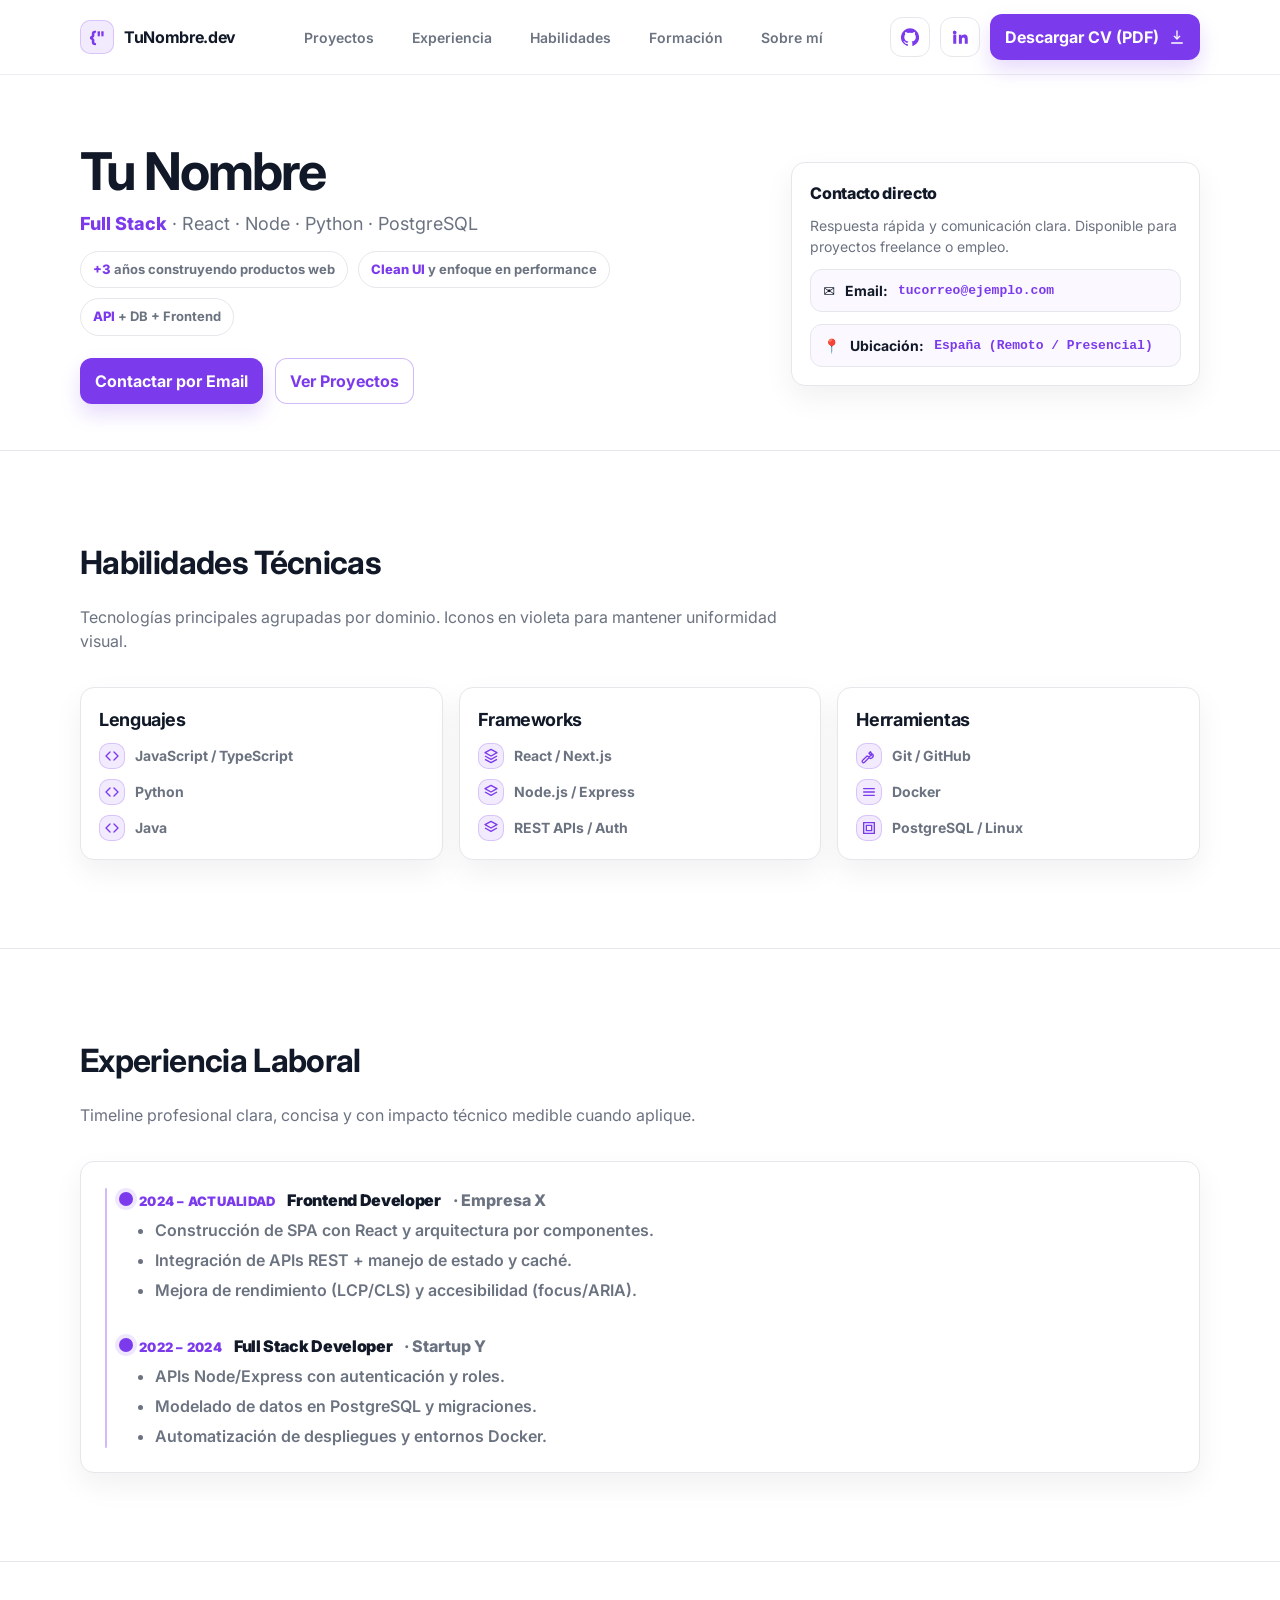
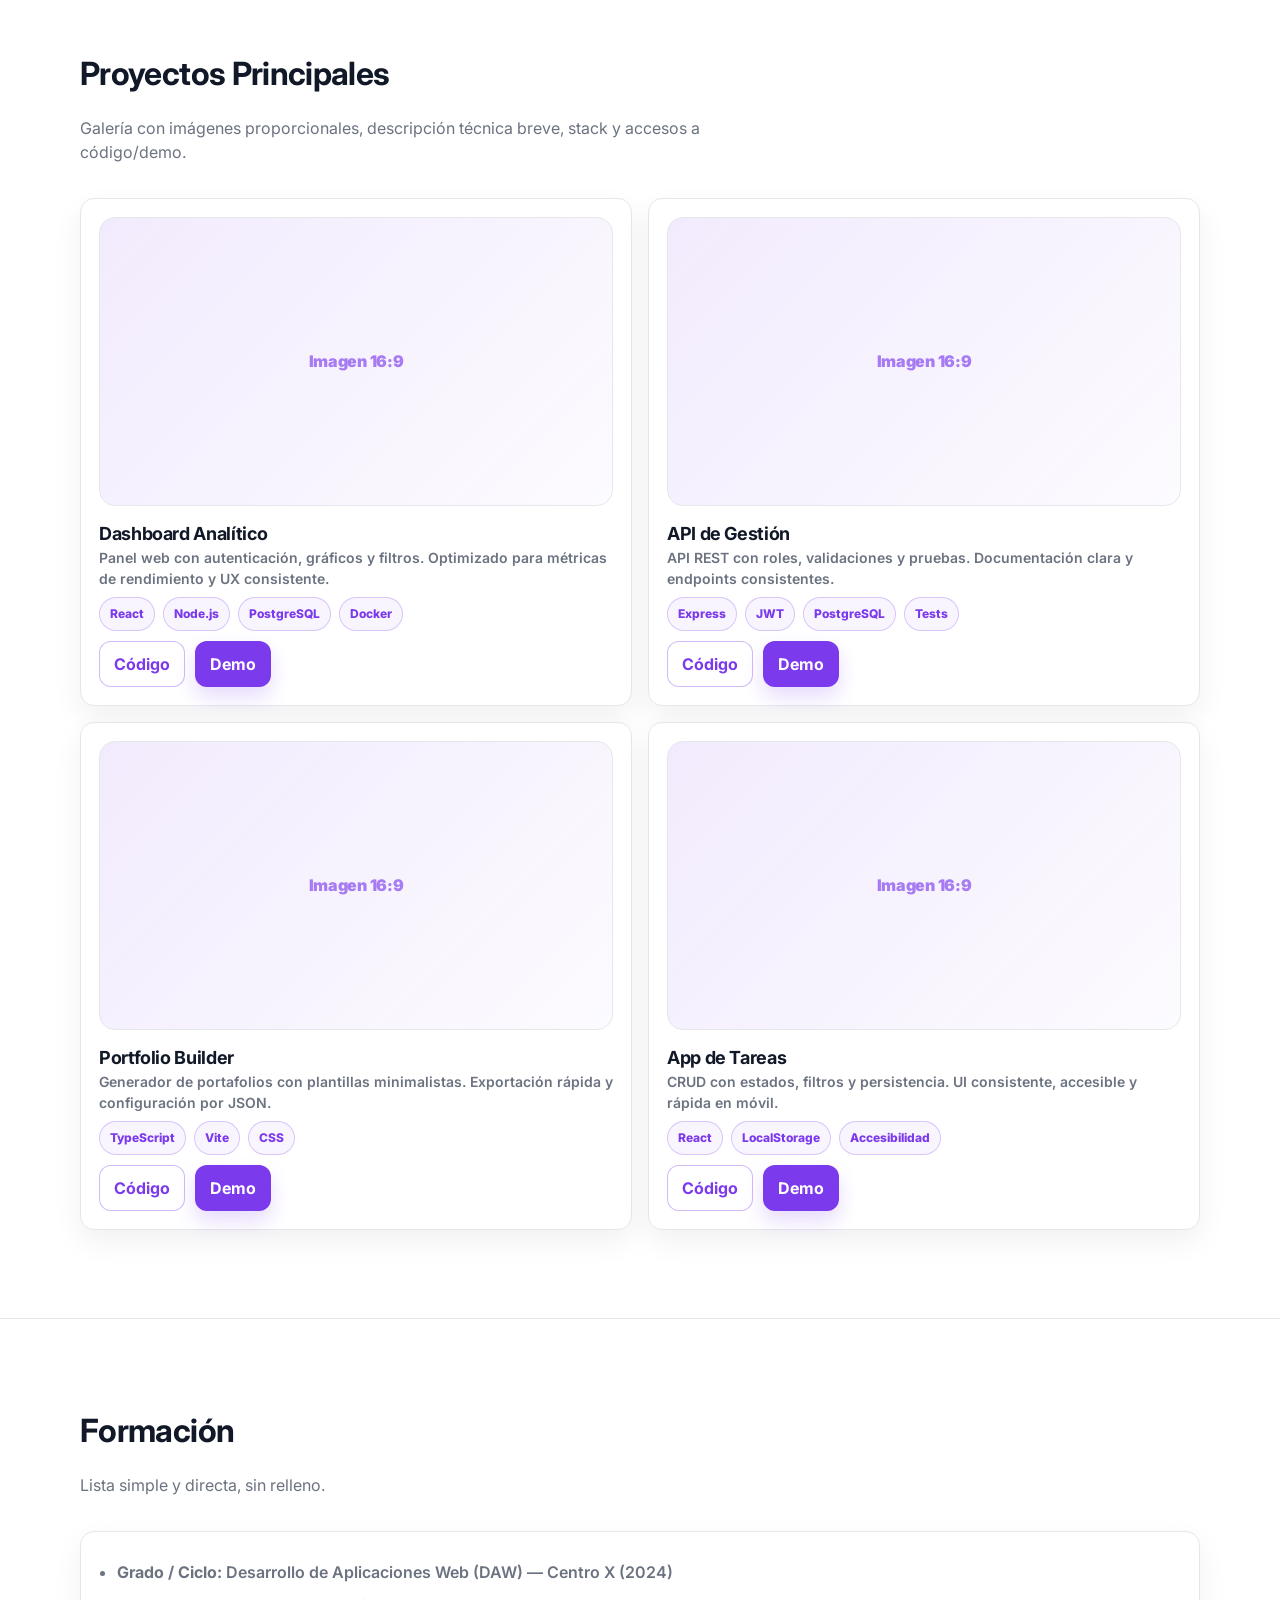
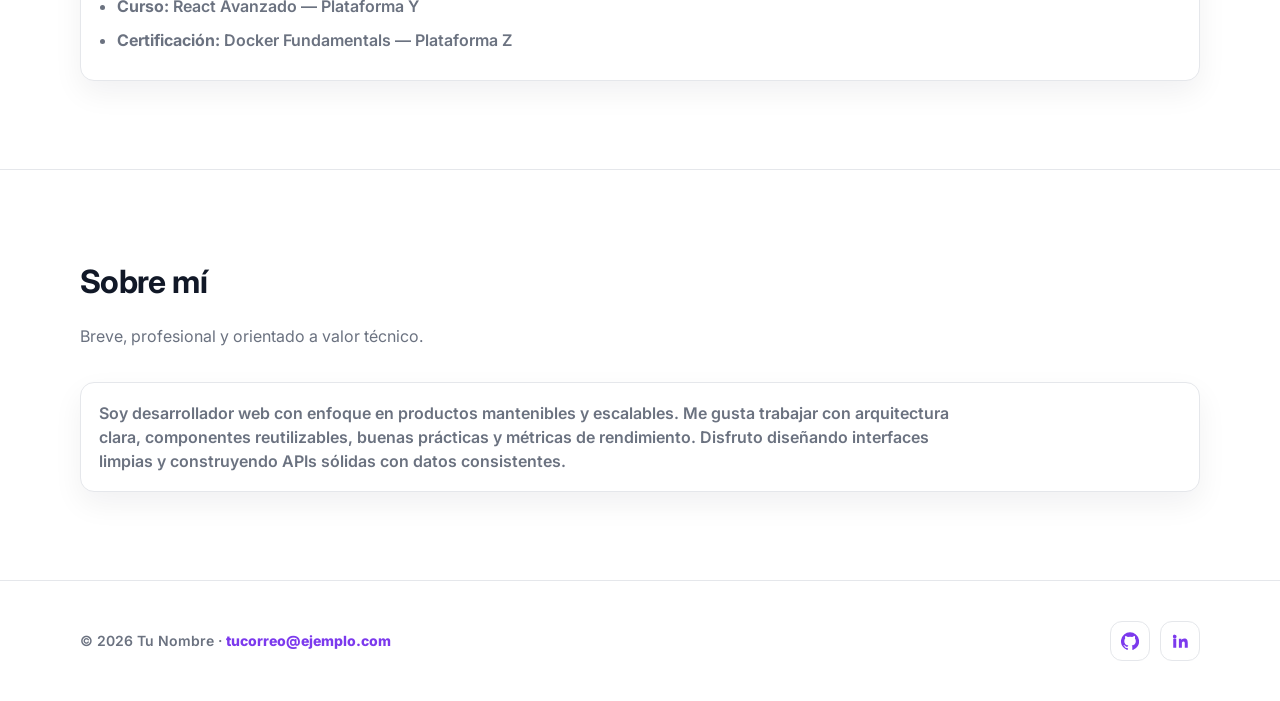
==== index.html @ 69a76676 "first commit" ====
<!doctype html>
<html lang="es">
<head>
  <meta charset="utf-8" />
  <meta name="viewport" content="width=device-width,initial-scale=1" />
  <meta name="description" content="Portafolio de programador - UI/UX moderno, minimalista y limpio." />
  <title>Portafolio | Daniel Muñoz Martínez</title>

  <!-- Tipografía (opcional). Si prefieres 0 dependencias, elimina este link -->
  <link rel="preconnect" href="https://fonts.googleapis.com">
  <link rel="preconnect" href="https://fonts.gstatic.com" crossorigin>
  <link href="https://fonts.googleapis.com/css2?family=Inter:wght@400;600;700&display=swap" rel="stylesheet">
  <link rel="stylesheet" href="./styles.css">
</head>
<body>
  <!-- HEADER -->
  <header>
    <div class="container">
      <div class="nav">
        <a class="brand" href="#top" aria-label="Ir al inicio">
          <span class="brand-badge">{"</span>
          <span>TuNombre.dev</span>
        </a>

        <nav class="nav-links" aria-label="Navegación principal">
          <a href="#proyectos">Proyectos</a>
          <a href="#experiencia">Experiencia</a>
          <a href="#habilidades">Habilidades</a>
          <a href="#formacion">Formación</a>
          <a href="#sobre-mi">Sobre mí</a>
        </nav>

        <div class="nav-right">
          <!-- LinkedIn / GitHub visibles -->
          <a class="icon-btn" href="https://github.com/tuusuario" target="_blank" rel="noreferrer" aria-label="GitHub">
            <!-- GitHub icon -->
            <svg width="18" height="18" viewBox="0 0 24 24" fill="currentColor" aria-hidden="true">
              <path d="M12 .5a12 12 0 00-3.79 23.4c.6.12.82-.26.82-.58v-2.03c-3.34.73-4.04-1.61-4.04-1.61-.55-1.4-1.34-1.77-1.34-1.77-1.1-.75.08-.73.08-.73 1.22.09 1.86 1.25 1.86 1.25 1.08 1.85 2.84 1.32 3.53 1.01.11-.79.42-1.32.76-1.63-2.66-.3-5.46-1.33-5.46-5.93 0-1.31.47-2.38 1.24-3.22-.12-.3-.54-1.52.12-3.17 0 0 1.01-.32 3.3 1.23a11.5 11.5 0 016 0c2.29-1.55 3.3-1.23 3.3-1.23.66 1.65.24 2.87.12 3.17.77.84 1.24 1.91 1.24 3.22 0 4.61-2.8 5.62-5.47 5.92.43.37.82 1.1.82 2.22v3.29c0 .32.22.7.83.58A12 12 0 0012 .5z"/>
            </svg>
          </a>

          <a class="icon-btn" href="https://www.linkedin.com/in/tuusuario" target="_blank" rel="noreferrer" aria-label="LinkedIn">
            <!-- LinkedIn icon -->
            <svg width="18" height="18" viewBox="0 0 24 24" fill="currentColor" aria-hidden="true">
              <path d="M4.98 3.5a2.5 2.5 0 11-.02 5 2.5 2.5 0 01.02-5zM3 9h4v12H3V9zm7 0h3.8v1.64h.05c.53-1 1.82-2.06 3.75-2.06 4.01 0 4.75 2.64 4.75 6.07V21h-4v-5.34c0-1.27-.02-2.91-1.78-2.91-1.78 0-2.05 1.39-2.05 2.82V21h-4V9z"/>
            </svg>
          </a>

          <!-- CV destacado -->
          <a class="btn btn-primary" href="./CV.pdf" download>
            Descargar CV (PDF)
            <svg width="16" height="16" viewBox="0 0 24 24" fill="none" aria-hidden="true">
              <path d="M12 3v10" stroke="white" stroke-width="2" stroke-linecap="round"/>
              <path d="M8 11l4 4 4-4" stroke="white" stroke-width="2" stroke-linecap="round" stroke-linejoin="round"/>
              <path d="M4 21h16" stroke="white" stroke-width="2" stroke-linecap="round"/>
            </svg>
          </a>

          <button class="btn btn-ghost menu-toggle" id="menuToggle" aria-expanded="false" aria-controls="mobileMenu">
            Menú
          </button>
        </div>
      </div>

      <nav id="mobileMenu" class="mobile-menu" aria-label="Navegación móvil" hidden>
        <a href="#proyectos">Proyectos</a>
        <a href="#experiencia">Experiencia</a>
        <a href="#habilidades">Habilidades</a>
        <a href="#formacion">Formación</a>
        <a href="#sobre-mi">Sobre mí</a>
      </nav>
    </div>
  </header>

  <!-- HERO -->
  <main id="top">
    <section class="hero">
      <div class="container">
        <div class="hero-grid">
          <div>
            <h1>Tu Nombre</h1>
            <p class="stack"><strong style="color:var(--violet); font-weight:800;">Full Stack</strong> · React · Node · Python · PostgreSQL</p>

            <div class="pill-row" aria-label="Resumen rápido">
              <span class="pill"><strong>+3</strong> años construyendo productos web</span>
              <span class="pill"><strong>Clean UI</strong> y enfoque en performance</span>
              <span class="pill"><strong>API</strong> + DB + Frontend</span>
            </div>

            <div class="hero-actions">
              <a class="btn btn-primary" href="mailto:tucorreo@ejemplo.com">Contactar por Email</a>
              <a class="btn btn-outline" href="#proyectos">Ver Proyectos</a>
            </div>
          </div>

          <aside class="hero-card">
            <p class="mini-title">Contacto directo</p>
            <p class="mini-text">Respuesta rápida y comunicación clara. Disponible para proyectos freelance o empleo.</p>
            <div class="contact-line" title="Email">
              <span aria-hidden="true">✉️</span>
              <span>Email:</span>
              <code>tucorreo@ejemplo.com</code>
            </div>

            <div style="height:12px"></div>

            <div class="contact-line" title="Ubicación">
              <span aria-hidden="true">📍</span>
              <span>Ubicación:</span>
              <code>España (Remoto / Presencial)</code>
            </div>
          </aside>
        </div>
      </div>
    </section>

    <hr class="divider" />

    <!-- HABILIDADES -->
    <section id="habilidades">
      <div class="container">
        <h2 class="section-title">Habilidades Técnicas</h2>
        <p class="section-subtitle">Tecnologías principales agrupadas por dominio. Iconos en violeta para mantener uniformidad visual.</p>

        <div class="grid-3">
          <div class="card">
            <h3>Lenguajes</h3>
            <ul class="skill-list">
              <li class="skill-item">
                <span class="skill-icon" aria-hidden="true">
                  <!-- code icon -->
                  <svg width="16" height="16" viewBox="0 0 24 24" fill="none">
                    <path d="M9 18l-6-6 6-6" stroke="currentColor" stroke-width="2" stroke-linecap="round" stroke-linejoin="round"/>
                    <path d="M15 6l6 6-6 6" stroke="currentColor" stroke-width="2" stroke-linecap="round" stroke-linejoin="round"/>
                  </svg>
                </span>
                JavaScript / TypeScript
              </li>
              <li class="skill-item">
                <span class="skill-icon" aria-hidden="true">
                  <svg width="16" height="16" viewBox="0 0 24 24" fill="none">
                    <path d="M9 18l-6-6 6-6" stroke="currentColor" stroke-width="2" stroke-linecap="round" stroke-linejoin="round"/>
                    <path d="M15 6l6 6-6 6" stroke="currentColor" stroke-width="2" stroke-linecap="round" stroke-linejoin="round"/>
                  </svg>
                </span>
                Python
              </li>
              <li class="skill-item">
                <span class="skill-icon" aria-hidden="true">
                  <svg width="16" height="16" viewBox="0 0 24 24" fill="none">
                    <path d="M9 18l-6-6 6-6" stroke="currentColor" stroke-width="2" stroke-linecap="round" stroke-linejoin="round"/>
                    <path d="M15 6l6 6-6 6" stroke="currentColor" stroke-width="2" stroke-linecap="round" stroke-linejoin="round"/>
                  </svg>
                </span>
                Java
              </li>
            </ul>
          </div>

          <div class="card">
            <h3>Frameworks</h3>
            <ul class="skill-list">
              <li class="skill-item">
                <span class="skill-icon" aria-hidden="true">
                  <!-- layers icon -->
                  <svg width="16" height="16" viewBox="0 0 24 24" fill="none">
                    <path d="M12 2l9 5-9 5-9-5 9-5z" stroke="currentColor" stroke-width="2" stroke-linejoin="round"/>
                    <path d="M21 12l-9 5-9-5" stroke="currentColor" stroke-width="2" stroke-linejoin="round"/>
                    <path d="M21 17l-9 5-9-5" stroke="currentColor" stroke-width="2" stroke-linejoin="round"/>
                  </svg>
                </span>
                React / Next.js
              </li>
              <li class="skill-item">
                <span class="skill-icon" aria-hidden="true">
                  <svg width="16" height="16" viewBox="0 0 24 24" fill="none">
                    <path d="M12 2l9 5-9 5-9-5 9-5z" stroke="currentColor" stroke-width="2" stroke-linejoin="round"/>
                    <path d="M21 12l-9 5-9-5" stroke="currentColor" stroke-width="2" stroke-linejoin="round"/>
                  </svg>
                </span>
                Node.js / Express
              </li>
              <li class="skill-item">
                <span class="skill-icon" aria-hidden="true">
                  <svg width="16" height="16" viewBox="0 0 24 24" fill="none">
                    <path d="M12 2l9 5-9 5-9-5 9-5z" stroke="currentColor" stroke-width="2" stroke-linejoin="round"/>
                    <path d="M21 12l-9 5-9-5" stroke="currentColor" stroke-width="2" stroke-linejoin="round"/>
                  </svg>
                </span>
                REST APIs / Auth
              </li>
            </ul>
          </div>

          <div class="card">
            <h3>Herramientas</h3>
            <ul class="skill-list">
              <li class="skill-item">
                <span class="skill-icon" aria-hidden="true">
                  <!-- tool icon -->
                  <svg width="16" height="16" viewBox="0 0 24 24" fill="none">
                    <path d="M14.7 6.3a4 4 0 01-5.6 5.6l-6.6 6.6a2 2 0 102.8 2.8l6.6-6.6a4 4 0 005.6-5.6l-2.2 2.2-3.4-3.4 2.2-2.2z" stroke="currentColor" stroke-width="2" stroke-linejoin="round"/>
                  </svg>
                </span>
                Git / GitHub
              </li>
              <li class="skill-item">
                <span class="skill-icon" aria-hidden="true">
                  <svg width="16" height="16" viewBox="0 0 24 24" fill="none">
                    <path d="M4 7h16M4 12h16M4 17h16" stroke="currentColor" stroke-width="2" stroke-linecap="round"/>
                  </svg>
                </span>
                Docker
              </li>
              <li class="skill-item">
                <span class="skill-icon" aria-hidden="true">
                  <svg width="16" height="16" viewBox="0 0 24 24" fill="none">
                    <path d="M4 4h16v16H4V4z" stroke="currentColor" stroke-width="2"/>
                    <path d="M8 8h8v8H8V8z" stroke="currentColor" stroke-width="2"/>
                  </svg>
                </span>
                PostgreSQL / Linux
              </li>
            </ul>
          </div>
        </div>
      </div>
    </section>

    <hr class="divider" />

    <!-- EXPERIENCIA -->
    <section id="experiencia">
      <div class="container">
        <h2 class="section-title">Experiencia Laboral</h2>
        <p class="section-subtitle">Timeline profesional clara, concisa y con impacto técnico medible cuando aplique.</p>

        <div class="card">
          <div class="timeline" aria-label="Timeline de experiencia">
            <article class="t-item">
              <div class="t-top">
                <span class="t-date">2024 – Actualidad</span>
                <span class="t-role">Frontend Developer</span>
                <span class="t-company">· Empresa X</span>
              </div>
              <ul class="t-bullets">
                <li>Construcción de SPA con React y arquitectura por componentes.</li>
                <li>Integración de APIs REST + manejo de estado y caché.</li>
                <li>Mejora de rendimiento (LCP/CLS) y accesibilidad (focus/ARIA).</li>
              </ul>
            </article>

            <article class="t-item">
              <div class="t-top">
                <span class="t-date">2022 – 2024</span>
                <span class="t-role">Full Stack Developer</span>
                <span class="t-company">· Startup Y</span>
              </div>
              <ul class="t-bullets">
                <li>APIs Node/Express con autenticación y roles.</li>
                <li>Modelado de datos en PostgreSQL y migraciones.</li>
                <li>Automatización de despliegues y entornos Docker.</li>
              </ul>
            </article>
          </div>
        </div>
      </div>
    </section>

    <hr class="divider" />

    <!-- PROYECTOS -->
    <section id="proyectos">
      <div class="container">
        <h2 class="section-title">Proyectos Principales</h2>
        <p class="section-subtitle">Galería con imágenes proporcionales, descripción técnica breve, stack y accesos a código/demo.</p>

        <div class="projects-grid">
          <!-- Proyecto 1 -->
          <article class="card project">
            <div class="project-media" role="img" aria-label="Vista previa del proyecto 1">
              Imagen 16:9
            </div>
            <div>
              <h3>Dashboard Analítico</h3>
              <p>Panel web con autenticación, gráficos y filtros. Optimizado para métricas de rendimiento y UX consistente.</p>
              <div class="tech-row" aria-label="Tecnologías usadas">
                <span class="chip">React</span>
                <span class="chip">Node.js</span>
                <span class="chip">PostgreSQL</span>
                <span class="chip">Docker</span>
              </div>
              <div class="project-actions">
                <a class="btn btn-outline" href="https://github.com/tuusuario/proyecto1" target="_blank" rel="noreferrer">Código</a>
                <a class="btn btn-primary" href="https://tudemo.com/proyecto1" target="_blank" rel="noreferrer">Demo</a>
              </div>
            </div>
          </article>

          <!-- Proyecto 2 -->
          <article class="card project">
            <div class="project-media" role="img" aria-label="Vista previa del proyecto 2">
              Imagen 16:9
            </div>
            <div>
              <h3>API de Gestión</h3>
              <p>API REST con roles, validaciones y pruebas. Documentación clara y endpoints consistentes.</p>
              <div class="tech-row">
                <span class="chip">Express</span>
                <span class="chip">JWT</span>
                <span class="chip">PostgreSQL</span>
                <span class="chip">Tests</span>
              </div>
              <div class="project-actions">
                <a class="btn btn-outline" href="https://github.com/tuusuario/proyecto2" target="_blank" rel="noreferrer">Código</a>
                <a class="btn btn-primary" href="https://tudemo.com/proyecto2" target="_blank" rel="noreferrer">Demo</a>
              </div>
            </div>
          </article>

          <!-- Proyecto 3 -->
          <article class="card project">
            <div class="project-media" role="img" aria-label="Vista previa del proyecto 3">
              Imagen 16:9
            </div>
            <div>
              <h3>Portfolio Builder</h3>
              <p>Generador de portafolios con plantillas minimalistas. Exportación rápida y configuración por JSON.</p>
              <div class="tech-row">
                <span class="chip">TypeScript</span>
                <span class="chip">Vite</span>
                <span class="chip">CSS</span>
              </div>
              <div class="project-actions">
                <a class="btn btn-outline" href="https://github.com/tuusuario/proyecto3" target="_blank" rel="noreferrer">Código</a>
                <a class="btn btn-primary" href="https://tudemo.com/proyecto3" target="_blank" rel="noreferrer">Demo</a>
              </div>
            </div>
          </article>

          <!-- Proyecto 4 -->
          <article class="card project">
            <div class="project-media" role="img" aria-label="Vista previa del proyecto 4">
              Imagen 16:9
            </div>
            <div>
              <h3>App de Tareas</h3>
              <p>CRUD con estados, filtros y persistencia. UI consistente, accesible y rápida en móvil.</p>
              <div class="tech-row">
                <span class="chip">React</span>
                <span class="chip">LocalStorage</span>
                <span class="chip">Accesibilidad</span>
              </div>
              <div class="project-actions">
                <a class="btn btn-outline" href="https://github.com/tuusuario/proyecto4" target="_blank" rel="noreferrer">Código</a>
                <a class="btn btn-primary" href="https://tudemo.com/proyecto4" target="_blank" rel="noreferrer">Demo</a>
              </div>
            </div>
          </article>
        </div>
      </div>
    </section>

    <hr class="divider" />

    <!-- FORMACIÓN -->
    <section id="formacion">
      <div class="container">
        <h2 class="section-title">Formación</h2>
        <p class="section-subtitle">Lista simple y directa, sin relleno.</p>

        <div class="card">
          <ul class="list">
            <li><strong>Grado / Ciclo:</strong> Desarrollo de Aplicaciones Web (DAW) — Centro X (2024)</li>
            <li><strong>Curso:</strong> React Avanzado — Plataforma Y</li>
            <li><strong>Certificación:</strong> Docker Fundamentals — Plataforma Z</li>
          </ul>
        </div>
      </div>
    </section>

    <hr class="divider" />

    <!-- SOBRE MI -->
    <section id="sobre-mi">
      <div class="container">
        <h2 class="section-title">Sobre mí</h2>
        <p class="section-subtitle">Breve, profesional y orientado a valor técnico.</p>

        <div class="card">
          <p class="about">
            Soy desarrollador web con enfoque en productos mantenibles y escalables. Me gusta trabajar con arquitectura clara,
            componentes reutilizables, buenas prácticas y métricas de rendimiento. Disfruto diseñando interfaces limpias y
            construyendo APIs sólidas con datos consistentes.
          </p>
        </div>
      </div>
    </section>
  </main>

  <!-- FOOTER -->
  <footer>
    <div class="container">
      <div class="footer-row">
        <div class="footer-left">
          © <span id="year"></span> Tu Nombre · <a href="mailto:tucorreo@ejemplo.com" style="color:var(--violet); font-weight:800;">tucorreo@ejemplo.com</a>
        </div>
        <div class="footer-right">
          <a class="icon-btn" href="https://github.com/tuusuario" target="_blank" rel="noreferrer" aria-label="GitHub">
            <svg width="18" height="18" viewBox="0 0 24 24" fill="currentColor" aria-hidden="true">
              <path d="M12 .5a12 12 0 00-3.79 23.4c.6.12.82-.26.82-.58v-2.03c-3.34.73-4.04-1.61-4.04-1.61-.55-1.4-1.34-1.77-1.34-1.77-1.1-.75.08-.73.08-.73 1.22.09 1.86 1.25 1.86 1.25 1.08 1.85 2.84 1.32 3.53 1.01.11-.79.42-1.32.76-1.63-2.66-.3-5.46-1.33-5.46-5.93 0-1.31.47-2.38 1.24-3.22-.12-.3-.54-1.52.12-3.17 0 0 1.01-.32 3.3 1.23a11.5 11.5 0 016 0c2.29-1.55 3.3-1.23 3.3-1.23.66 1.65.24 2.87.12 3.17.77.84 1.24 1.91 1.24 3.22 0 4.61-2.8 5.62-5.47 5.92.43.37.82 1.1.82 2.22v3.29c0 .32.22.7.83.58A12 12 0 0012 .5z"/>
            </svg>
          </a>
          <a class="icon-btn" href="https://www.linkedin.com/in/tuusuario" target="_blank" rel="noreferrer" aria-label="LinkedIn">
            <svg width="18" height="18" viewBox="0 0 24 24" fill="currentColor" aria-hidden="true">
              <path d="M4.98 3.5a2.5 2.5 0 11-.02 5 2.5 2.5 0 01.02-5zM3 9h4v12H3V9zm7 0h3.8v1.64h.05c.53-1 1.82-2.06 3.75-2.06 4.01 0 4.75 2.64 4.75 6.07V21h-4v-5.34c0-1.27-.02-2.91-1.78-2.91-1.78 0-2.05 1.39-2.05 2.82V21h-4V9z"/>
            </svg>
          </a>
        </div>
      </div>
    </div>
  </footer>
    <script src="./script.js"></script>
</body>
</html>
---- styles.css ----
:root{
      --bg: #ffffff;
      --text: #111827;
      --muted: #6b7280;
      --border: #e5e7eb;
      --violet: #7c3aed;
      --violet-2: #6d28d9;
      --radius: 14px;
      --shadow: 0 12px 30px rgba(17,24,39,.06);
      --container: 1120px;
    }

    * { box-sizing: border-box; }
    html { scroll-behavior: smooth; }
    body {
      margin: 0;
      font-family: Inter, system-ui, -apple-system, Segoe UI, Roboto, Ubuntu, Cantarell, Noto Sans, Arial, sans-serif;
      background: var(--bg);
      color: var(--text);
      line-height: 1.5;
    }

    a { color: inherit; text-decoration: none; }
    img { max-width: 100%; display: block; }
    button { font: inherit; }

    /* Layout */
    .container{
      width: min(var(--container), calc(100% - 32px));
      margin: 0 auto;
    }
    section { padding: 88px 0; }
    .section-title{
      font-size: 32px;
      letter-spacing: -0.02em;
      margin: 0 0 18px;
    }
    .section-subtitle{
      color: var(--muted);
      margin: 0 0 34px;
      max-width: 72ch;
    }
    .divider{
      height: 1px;
      background: var(--border);
      margin: 0;
      border: 0;
    }

    /* Header */
    header{
      position: sticky;
      top: 0;
      z-index: 30;
      background: rgba(255,255,255,.86);
      backdrop-filter: blur(10px);
      border-bottom: 1px solid rgba(229,231,235,.7);
    }
    .nav{
      display: flex;
      align-items: center;
      justify-content: space-between;
      padding: 14px 0;
      gap: 14px;
    }
    .brand{
      display:flex;
      align-items:center;
      gap: 10px;
      font-weight: 700;
      letter-spacing: -0.02em;
    }
    .brand-badge{
      width: 34px;
      height: 34px;
      border-radius: 10px;
      background: rgba(124,58,237,.10);
      border: 1px solid rgba(124,58,237,.22);
      display:grid;
      place-items:center;
      color: var(--violet);
      font-weight: 800;
    }

    .nav-links{
      display: flex;
      align-items: center;
      gap: 18px;
    }
    .nav-links a{
      color: var(--muted);
      font-weight: 600;
      font-size: 14px;
      padding: 8px 10px;
      border-radius: 10px;
    }
    .nav-links a:hover{ color: var(--text); background: rgba(17,24,39,.04); }

    .nav-right{
      display:flex;
      align-items:center;
      gap: 10px;
    }

    .icon-btn{
      width: 40px;
      height: 40px;
      border-radius: 12px;
      border: 1px solid var(--border);
      background: #fff;
      display:grid;
      place-items:center;
      color: var(--violet);
      cursor: pointer;
    }
    .icon-btn:hover{ border-color: rgba(124,58,237,.35); background: rgba(124,58,237,.04); }

    .btn{
      display:inline-flex;
      align-items:center;
      justify-content:center;
      gap: 10px;
      padding: 10px 14px;
      border-radius: 12px;
      border: 1px solid var(--border);
      font-weight: 700;
      cursor: pointer;
      transition: transform .12s ease, background .12s ease, border-color .12s ease;
      user-select: none;
      white-space: nowrap;
    }
    .btn:active{ transform: translateY(1px); }

    .btn-primary{
      background: var(--violet);
      color: #fff;
      border-color: rgba(124,58,237,.35);
      box-shadow: 0 10px 20px rgba(124,58,237,.18);
    }
    .btn-primary:hover{ background: var(--violet-2); }

    .btn-outline{
      background: #fff;
      color: var(--violet);
      border-color: rgba(124,58,237,.35);
    }
    .btn-outline:hover{ background: rgba(124,58,237,.06); }

    .btn-ghost{
      background: #fff;
      color: var(--text);
    }
    .btn-ghost:hover{ background: rgba(17,24,39,.04); }

    .menu-toggle{
      display:none;
    }

    /* Mobile menu */
    .mobile-menu{
      display:none;
      padding: 0 0 14px;
    }
    .mobile-menu a{
      display:block;
      padding: 12px 10px;
      border-radius: 12px;
      color: var(--muted);
      font-weight: 700;
    }
    .mobile-menu a:hover{ background: rgba(17,24,39,.04); color: var(--text); }

    /* Hero */
    .hero{
      padding: 70px 0 46px;
    }
    .hero-grid{
      display:grid;
      grid-template-columns: 1.25fr .75fr;
      gap: 30px;
      align-items: center;
    }
    .hero h1{
      margin: 0 0 10px;
      font-size: 52px;
      line-height: 1.05;
      letter-spacing: -0.035em;
    }
    .hero .stack{
      margin: 0 0 14px;
      font-size: 18px;
      color: var(--muted);
    }
    .pill-row{
      display:flex;
      flex-wrap: wrap;
      gap: 10px;
      margin: 14px 0 22px;
    }
    .pill{
      padding: 8px 12px;
      border: 1px solid var(--border);
      border-radius: 999px;
      color: var(--muted);
      font-weight: 700;
      font-size: 13px;
      background: #fff;
    }
    .pill strong{
      color: var(--violet);
      font-weight: 800;
    }
    .hero-actions{
      display:flex;
      gap: 12px;
      flex-wrap: wrap;
      align-items: center;
    }
    .hero-card{
      border: 1px solid var(--border);
      border-radius: var(--radius);
      padding: 18px;
      box-shadow: var(--shadow);
      background: #fff;
    }
    .mini-title{
      margin: 0 0 10px;
      font-weight: 800;
      letter-spacing: -0.02em;
    }
    .mini-text{
      margin: 0 0 12px;
      color: var(--muted);
      font-size: 14px;
    }
    .contact-line{
      display:flex;
      align-items:center;
      gap: 10px;
      padding: 10px 12px;
      border: 1px solid var(--border);
      border-radius: 12px;
      background: rgba(124,58,237,.03);
      color: var(--text);
      font-weight: 700;
      font-size: 14px;
      overflow: hidden;
    }
    .contact-line code{
      font-family: ui-monospace, SFMono-Regular, Menlo, Monaco, Consolas, "Liberation Mono", monospace;
      color: var(--violet);
      font-weight: 800;
      font-size: 13px;
      white-space: nowrap;
      overflow: hidden;
      text-overflow: ellipsis;
    }

    /* Skills */
    .grid-3{
      display:grid;
      grid-template-columns: repeat(3, 1fr);
      gap: 16px;
    }
    .card{
      border: 1px solid var(--border);
      border-radius: var(--radius);
      padding: 18px;
      background: #fff;
      box-shadow: var(--shadow);
    }
    .card h3{
      margin: 0 0 10px;
      font-size: 18px;
      letter-spacing: -0.02em;
    }
    .skill-list{
      display:flex;
      flex-direction: column;
      gap: 10px;
      margin: 0;
      padding: 0;
      list-style: none;
    }
    .skill-item{
      display:flex;
      align-items:center;
      gap: 10px;
      color: var(--muted);
      font-weight: 700;
      font-size: 14px;
    }
    .skill-icon{
      width: 26px;
      height: 26px;
      border-radius: 10px;
      display:grid;
      place-items:center;
      background: rgba(124,58,237,.10);
      border: 1px solid rgba(124,58,237,.22);
      color: var(--violet);
      flex: 0 0 auto;
    }

    /* Timeline */
    .timeline{
      position: relative;
      padding-left: 22px;
      margin-top: 8px;
    }
    .timeline::before{
      content:"";
      position:absolute;
      left: 6px;
      top: 0;
      bottom: 0;
      width: 2px;
      background: rgba(124,58,237,.35);
      border-radius: 2px;
    }
    .t-item{
      position: relative;
      padding: 0 0 26px 18px;
    }
    .t-item:last-child{ padding-bottom: 0; }
    .t-item::before{
      content:"";
      position:absolute;
      left: -2px;
      top: 4px;
      width: 14px;
      height: 14px;
      border-radius: 999px;
      background: var(--violet);
      box-shadow: 0 0 0 4px rgba(124,58,237,.12);
    }
    .t-top{
      display:flex;
      flex-wrap: wrap;
      gap: 10px 12px;
      align-items: baseline;
      margin: 0 0 6px;
    }
    .t-date{
      color: var(--violet);
      font-weight: 900;
      font-size: 13px;
      letter-spacing: .02em;
      text-transform: uppercase;
    }
    .t-role{
      font-weight: 900;
      letter-spacing: -0.02em;
    }
    .t-company{
      color: var(--muted);
      font-weight: 800;
    }
    .t-bullets{
      margin: 0;
      padding-left: 16px;
      color: var(--muted);
      font-weight: 600;
    }
    .t-bullets li{ margin: 6px 0; }

    /* Projects */
    .projects-grid{
      display:grid;
      grid-template-columns: repeat(2, 1fr);
      gap: 16px;
    }
    .project{
      display:flex;
      flex-direction: column;
      gap: 14px;
    }
    .project-media{
      border-radius: 16px;
      border: 1px solid var(--border);
      overflow: hidden;
      background: linear-gradient(135deg, rgba(124,58,237,.10), rgba(124,58,237,.02));
      aspect-ratio: 16 / 9;
      display:grid;
      place-items:center;
      color: rgba(124,58,237,.65);
      font-weight: 900;
      letter-spacing: -0.02em;
    }
    .project h3{
      margin: 0;
      font-size: 18px;
      letter-spacing: -0.02em;
    }
    .project p{
      margin: 0;
      color: var(--muted);
      font-weight: 600;
      font-size: 14px;
      max-width: 70ch;
    }
    .tech-row{
      display:flex;
      flex-wrap: wrap;
      gap: 8px;
      margin-top: 8px;
    }
    .chip{
      border: 1px solid rgba(124,58,237,.25);
      background: rgba(124,58,237,.05);
      color: var(--violet);
      font-weight: 800;
      font-size: 12px;
      padding: 7px 10px;
      border-radius: 999px;
    }
    .project-actions{
      display:flex;
      gap: 10px;
      flex-wrap: wrap;
      margin-top: 10px;
    }

    /* Education + About */
    .list{
      margin: 0;
      padding-left: 18px;
      color: var(--muted);
      font-weight: 600;
    }
    .list li{ margin: 10px 0; }

    .about{
      max-width: 80ch;
      color: var(--muted);
      font-weight: 600;
      font-size: 16px;
      margin: 0;
    }

    /* Footer */
    footer{
      padding: 40px 0;
      border-top: 1px solid var(--border);
    }
    .footer-row{
      display:flex;
      align-items:center;
      justify-content: space-between;
      gap: 14px;
      flex-wrap: wrap;
    }
    .footer-left{
      color: var(--muted);
      font-weight: 600;
      font-size: 14px;
    }
    .footer-right{
      display:flex;
      align-items:center;
      gap: 10px;
    }

    /* Responsive */
    @media (max-width: 980px){
      .hero-grid{ grid-template-columns: 1fr; }
      .projects-grid{ grid-template-columns: 1fr; }
    }
    @media (max-width: 860px){
      .nav-links{ display:none; }
      .menu-toggle{ display:inline-flex; }
      .mobile-menu{ display:block; }
      section{ padding: 72px 0; }
      .hero h1{ font-size: 42px; }
      .grid-3{ grid-template-columns: 1fr; }
    }
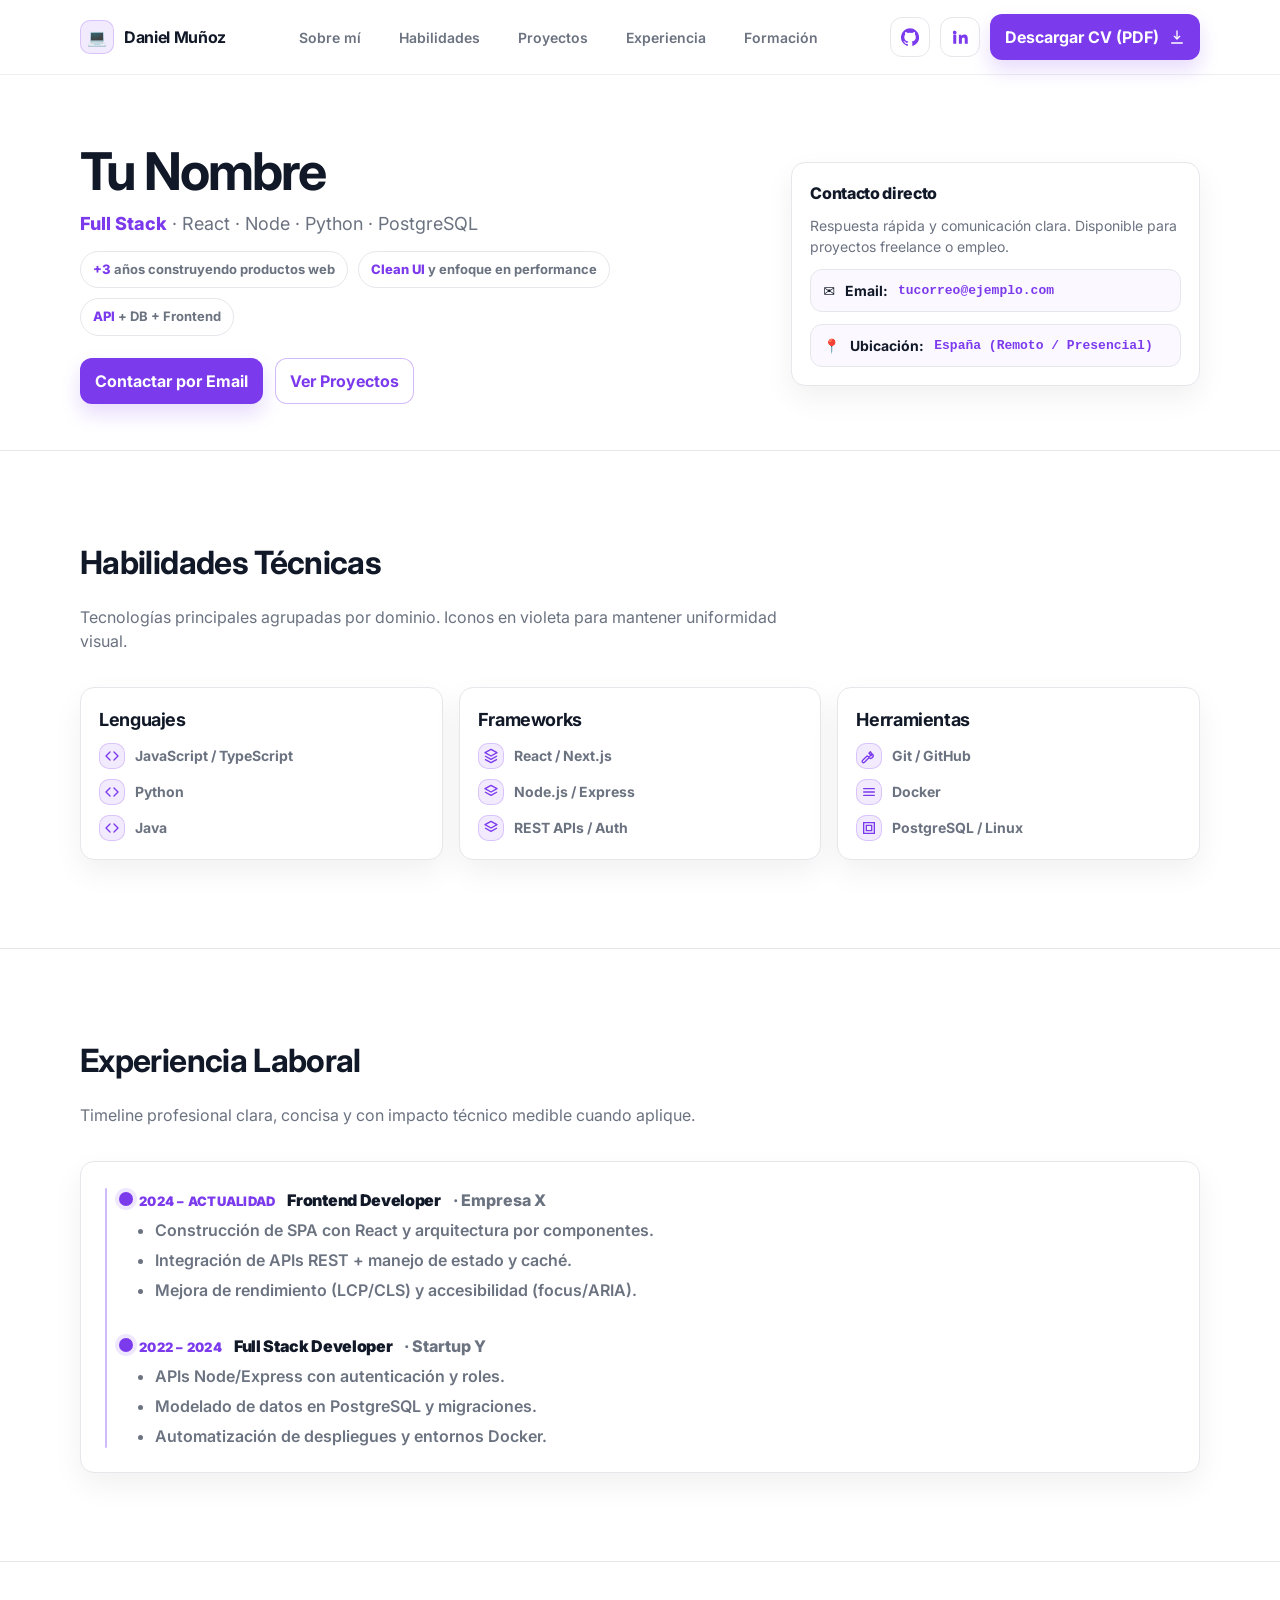
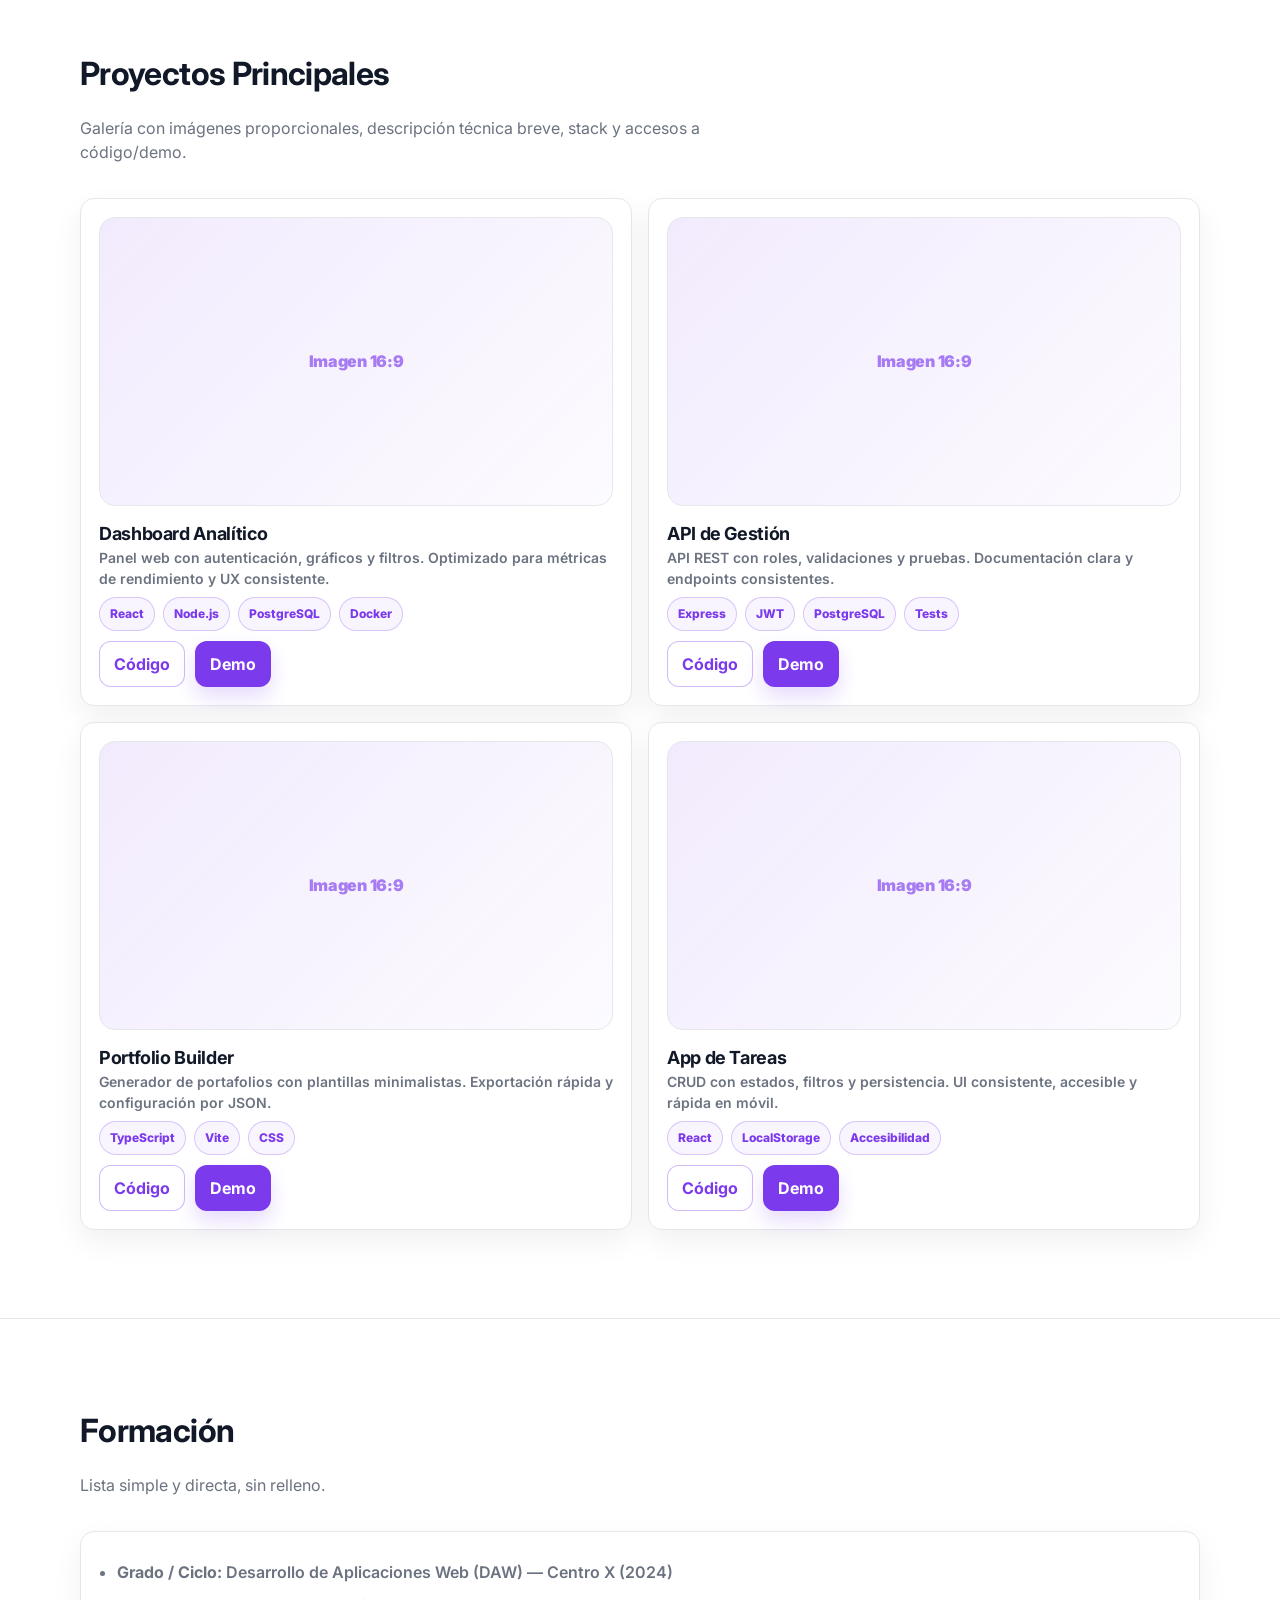
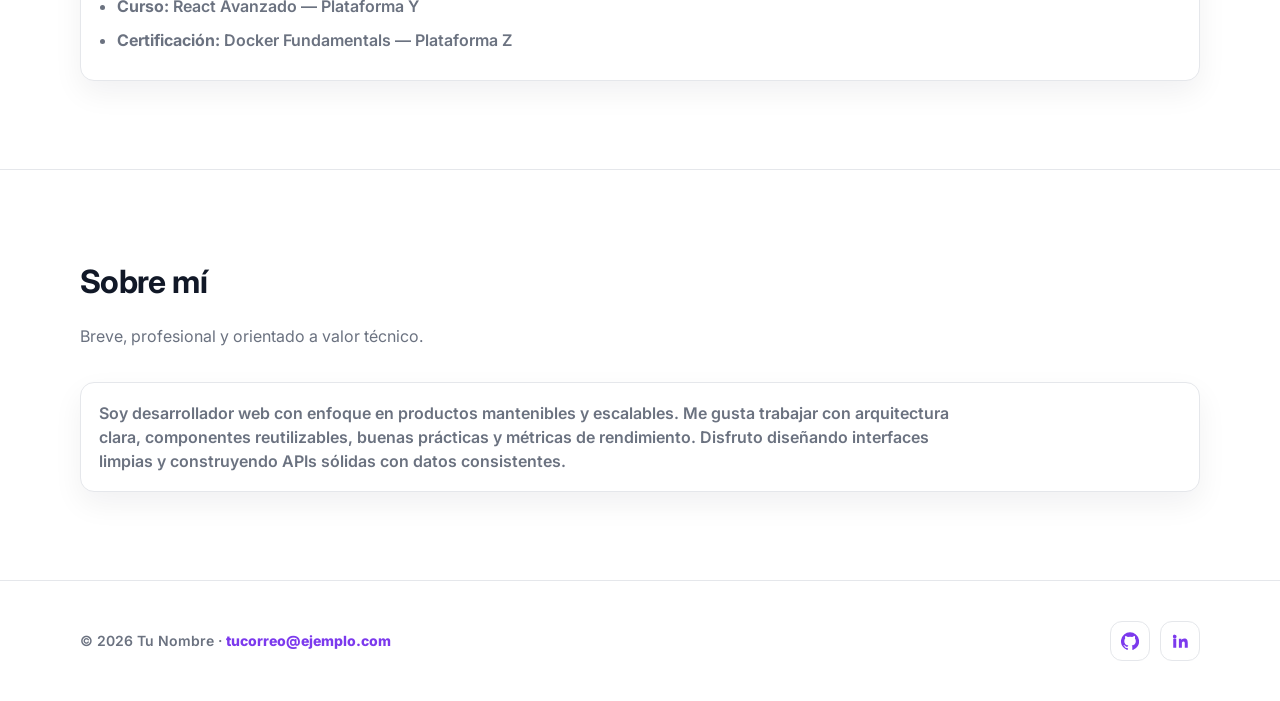
==== commit 1cba25e9: "cambios relevantes en el index.html para agregar un menú de navegación móvil y ajustar el menú princ" ====
--- a/index.html
+++ b/index.html
@@ -3,52 +3,56 @@
 <head>
   <meta charset="utf-8" />
   <meta name="viewport" content="width=device-width,initial-scale=1" />
-  <meta name="description" content="Portafolio de programador - UI/UX moderno, minimalista y limpio." />
-  <title>Portafolio | Daniel Muñoz Martínez</title>
-
-  <!-- Tipografía (opcional). Si prefieres 0 dependencias, elimina este link -->
+  <meta name="description" content="Mi portfolio como programador web desarrollado con un UI/UX moderno, minimalista y limpio." />
+  <title>Portfolio | Daniel Muñoz Martínez</title>
+
+  <!-- Tipografías y hoja de estilos usados en el portfolio-->
   <link rel="preconnect" href="https://fonts.googleapis.com">
   <link rel="preconnect" href="https://fonts.gstatic.com" crossorigin>
   <link href="https://fonts.googleapis.com/css2?family=Inter:wght@400;600;700&display=swap" rel="stylesheet">
   <link rel="stylesheet" href="./styles.css">
 </head>
 <body>
-  <!-- HEADER -->
+
+  <!-- Encabezado principal -->
   <header>
     <div class="container">
       <div class="nav">
         <a class="brand" href="#top" aria-label="Ir al inicio">
-          <span class="brand-badge">{"</span>
-          <span>TuNombre.dev</span>
+          <span class="brand-badge">💻</span>
+          <span>Daniel Muñoz</span>
         </a>
 
+        <!-- Menú de navegación principal -->
         <nav class="nav-links" aria-label="Navegación principal">
+          <a href="#sobre-mi">Sobre mí</a>
+          <a href="#habilidades">Habilidades</a>
           <a href="#proyectos">Proyectos</a>
           <a href="#experiencia">Experiencia</a>
-          <a href="#habilidades">Habilidades</a>
           <a href="#formacion">Formación</a>
-          <a href="#sobre-mi">Sobre mí</a>
         </nav>
 
+        <!--Índice derecho (con enlaces directos a mis redes sociales y enlace de descarga de mi CV)-->
         <div class="nav-right">
-          <!-- LinkedIn / GitHub visibles -->
-          <a class="icon-btn" href="https://github.com/tuusuario" target="_blank" rel="noreferrer" aria-label="GitHub">
-            <!-- GitHub icon -->
+          <!--GitHub visible -->
+          <a class="icon-btn" href="https://github.com/daaniii13" target="_blank" rel="noreferrer" aria-label="GitHub">
+            <!-- Icono de GitHub generado en formato SVG -->
             <svg width="18" height="18" viewBox="0 0 24 24" fill="currentColor" aria-hidden="true">
               <path d="M12 .5a12 12 0 00-3.79 23.4c.6.12.82-.26.82-.58v-2.03c-3.34.73-4.04-1.61-4.04-1.61-.55-1.4-1.34-1.77-1.34-1.77-1.1-.75.08-.73.08-.73 1.22.09 1.86 1.25 1.86 1.25 1.08 1.85 2.84 1.32 3.53 1.01.11-.79.42-1.32.76-1.63-2.66-.3-5.46-1.33-5.46-5.93 0-1.31.47-2.38 1.24-3.22-.12-.3-.54-1.52.12-3.17 0 0 1.01-.32 3.3 1.23a11.5 11.5 0 016 0c2.29-1.55 3.3-1.23 3.3-1.23.66 1.65.24 2.87.12 3.17.77.84 1.24 1.91 1.24 3.22 0 4.61-2.8 5.62-5.47 5.92.43.37.82 1.1.82 2.22v3.29c0 .32.22.7.83.58A12 12 0 0012 .5z"/>
             </svg>
           </a>
-
-          <a class="icon-btn" href="https://www.linkedin.com/in/tuusuario" target="_blank" rel="noreferrer" aria-label="LinkedIn">
-            <!-- LinkedIn icon -->
+          <!--LinkedIn visible -->
+          <a class="icon-btn" href="https://www.linkedin.com/in/daniel-muñoz-martínez-8b8a783a0" target="_blank" rel="noreferrer" aria-label="LinkedIn">
+            <!-- Icono de LinkedIn generado en formato SVG -->
             <svg width="18" height="18" viewBox="0 0 24 24" fill="currentColor" aria-hidden="true">
               <path d="M4.98 3.5a2.5 2.5 0 11-.02 5 2.5 2.5 0 01.02-5zM3 9h4v12H3V9zm7 0h3.8v1.64h.05c.53-1 1.82-2.06 3.75-2.06 4.01 0 4.75 2.64 4.75 6.07V21h-4v-5.34c0-1.27-.02-2.91-1.78-2.91-1.78 0-2.05 1.39-2.05 2.82V21h-4V9z"/>
             </svg>
           </a>
 
-          <!-- CV destacado -->
-          <a class="btn btn-primary" href="./CV.pdf" download>
+          <!-- CV destacado y listo para poder ser descargado -->
+          <a class="btn btn-primary" href="./CV_Daniel_Muñoz_Martinez.pdf" download>
             Descargar CV (PDF)
+            <!-- Icono de descarga generado en formato SVG -->
             <svg width="16" height="16" viewBox="0 0 24 24" fill="none" aria-hidden="true">
               <path d="M12 3v10" stroke="white" stroke-width="2" stroke-linecap="round"/>
               <path d="M8 11l4 4 4-4" stroke="white" stroke-width="2" stroke-linecap="round" stroke-linejoin="round"/>
@@ -56,18 +60,18 @@
             </svg>
           </a>
 
+          <!--Menú de navegación móvil-->
           <button class="btn btn-ghost menu-toggle" id="menuToggle" aria-expanded="false" aria-controls="mobileMenu">
             Menú
           </button>
         </div>
       </div>
-
       <nav id="mobileMenu" class="mobile-menu" aria-label="Navegación móvil" hidden>
+        <a href="#sobre-mi">Sobre mí</a>
         <a href="#proyectos">Proyectos</a>
         <a href="#experiencia">Experiencia</a>
         <a href="#habilidades">Habilidades</a>
         <a href="#formacion">Formación</a>
-        <a href="#sobre-mi">Sobre mí</a>
       </nav>
     </div>
   </header>
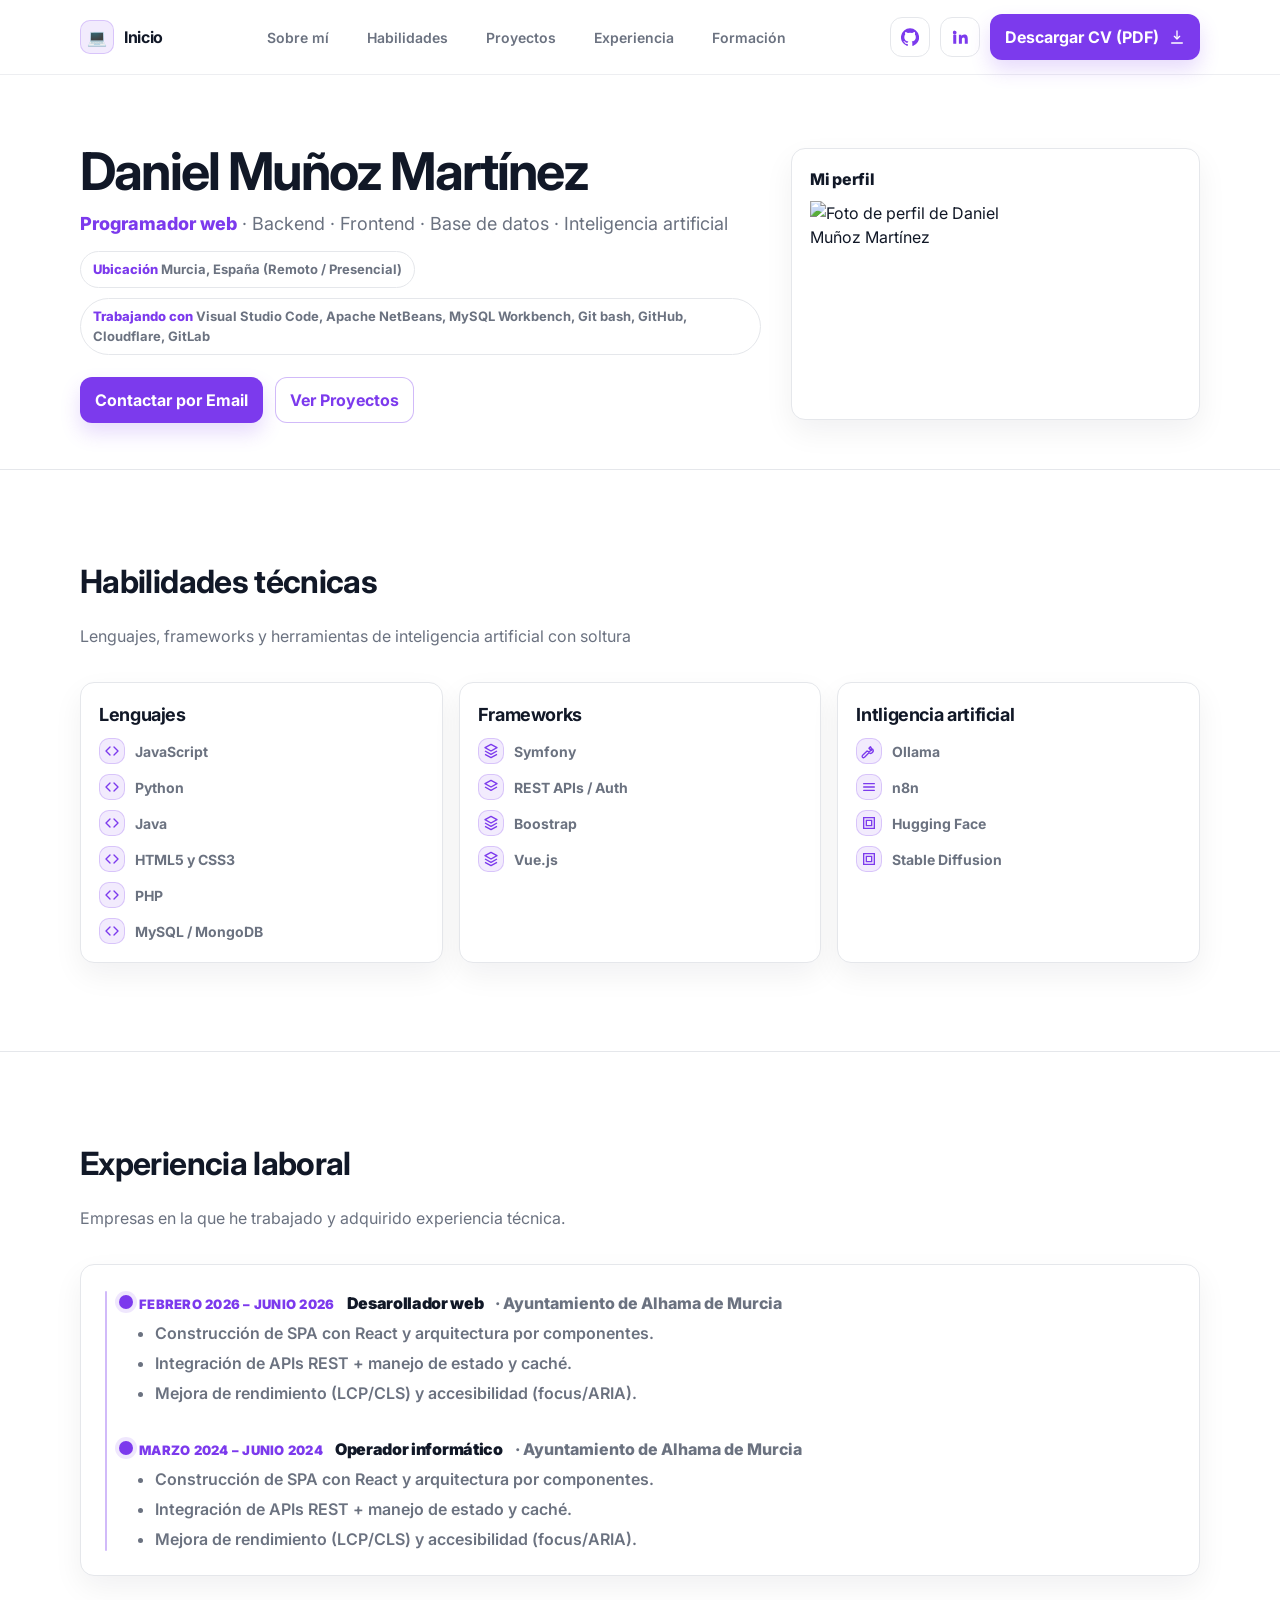
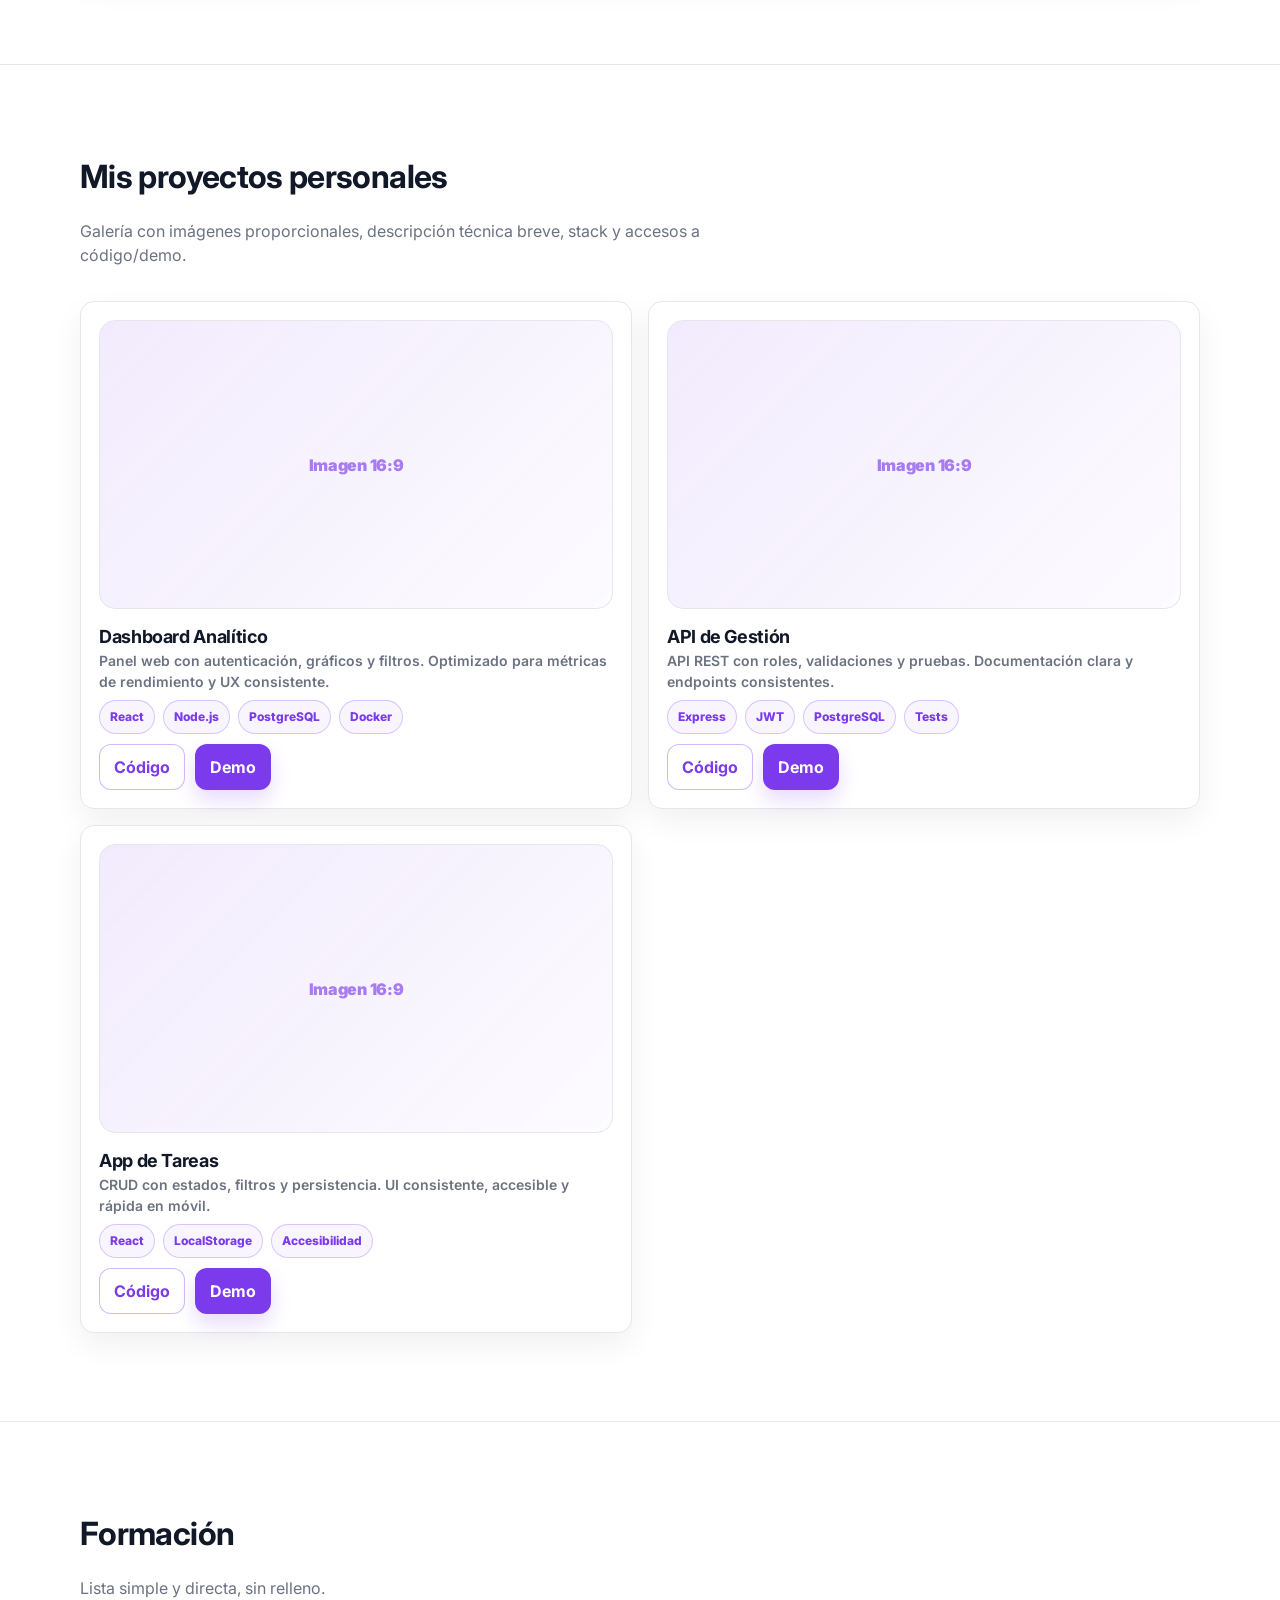
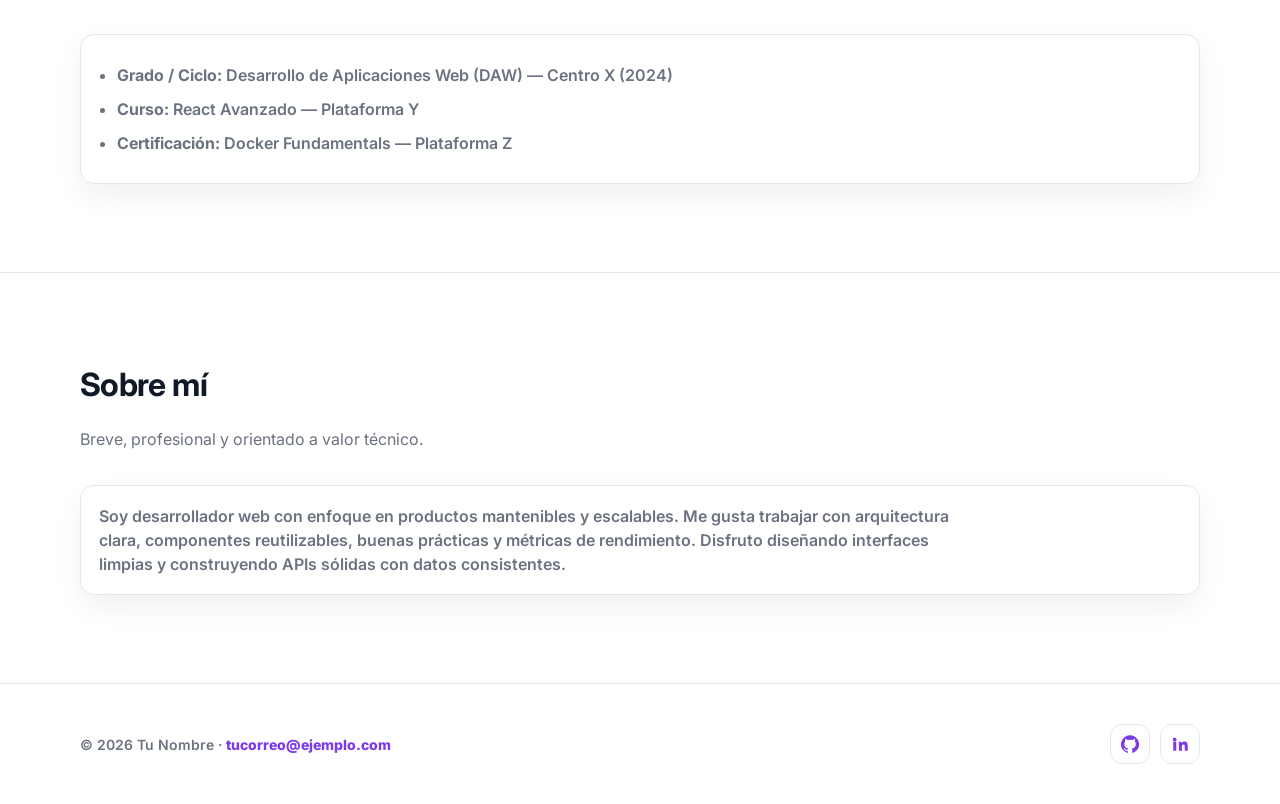
==== commit 864be8ca: "Actualizar estructura de la web Updated personal information and skills in the portfolio." ====
--- a/index.html
+++ b/index.html
@@ -20,7 +20,7 @@
       <div class="nav">
         <a class="brand" href="#top" aria-label="Ir al inicio">
           <span class="brand-badge">💻</span>
-          <span>Daniel Muñoz</span>
+          <span>Inicio</span>
         </a>
 
         <!-- Menú de navegación principal -->
@@ -76,42 +76,29 @@
     </div>
   </header>
 
-  <!-- HERO -->
+  <!-- Sección hero -->
   <main id="top">
     <section class="hero">
       <div class="container">
         <div class="hero-grid">
           <div>
-            <h1>Tu Nombre</h1>
-            <p class="stack"><strong style="color:var(--violet); font-weight:800;">Full Stack</strong> · React · Node · Python · PostgreSQL</p>
+            <h1>Daniel Muñoz Martínez</h1>
+            <p class="stack"><strong style="color:var(--violet); font-weight:800;">Programador web</strong> · Backend · Frontend · Base de datos · Inteligencia artificial</p>
 
             <div class="pill-row" aria-label="Resumen rápido">
-              <span class="pill"><strong>+3</strong> años construyendo productos web</span>
-              <span class="pill"><strong>Clean UI</strong> y enfoque en performance</span>
-              <span class="pill"><strong>API</strong> + DB + Frontend</span>
+              <span class="pill"><strong>Ubicación</strong> Murcia, España (Remoto / Presencial) </span>
+              <span class="pill"><strong>Trabajando con </strong> Visual Studio Code, Apache NetBeans, MySQL Workbench, Git bash, GitHub, Cloudflare, GitLab</span>
             </div>
 
             <div class="hero-actions">
-              <a class="btn btn-primary" href="mailto:tucorreo@ejemplo.com">Contactar por Email</a>
+              <a class="btn btn-primary" href="mailto:danisiu1379@proton.me">Contactar por Email</a>
               <a class="btn btn-outline" href="#proyectos">Ver Proyectos</a>
             </div>
           </div>
 
           <aside class="hero-card">
-            <p class="mini-title">Contacto directo</p>
-            <p class="mini-text">Respuesta rápida y comunicación clara. Disponible para proyectos freelance o empleo.</p>
-            <div class="contact-line" title="Email">
-              <span aria-hidden="true">✉️</span>
-              <span>Email:</span>
-              <code>tucorreo@ejemplo.com</code>
-            </div>
-
-            <div style="height:12px"></div>
-
-            <div class="contact-line" title="Ubicación">
-              <span aria-hidden="true">📍</span>
-              <span>Ubicación:</span>
-              <code>España (Remoto / Presencial)</code>
+            <p class="mini-title">Mi perfil</p>
+            <img src="./profile.jpg" alt="Foto de perfil de Daniel Muñoz Martínez" height="200" width="200" class="profile-pic" />
             </div>
           </aside>
         </div>
@@ -120,11 +107,11 @@
 
     <hr class="divider" />
 
-    <!-- HABILIDADES -->
+    <!-- Conocimientos de programación -->
     <section id="habilidades">
       <div class="container">
-        <h2 class="section-title">Habilidades Técnicas</h2>
-        <p class="section-subtitle">Tecnologías principales agrupadas por dominio. Iconos en violeta para mantener uniformidad visual.</p>
+        <h2 class="section-title">Habilidades técnicas</h2>
+        <p class="section-subtitle">Lenguajes, frameworks y herramientas de inteligencia artificial con soltura</p>
 
         <div class="grid-3">
           <div class="card">
@@ -138,7 +125,7 @@
                     <path d="M15 6l6 6-6 6" stroke="currentColor" stroke-width="2" stroke-linecap="round" stroke-linejoin="round"/>
                   </svg>
                 </span>
-                JavaScript / TypeScript
+                JavaScript
               </li>
               <li class="skill-item">
                 <span class="skill-icon" aria-hidden="true">
@@ -157,6 +144,33 @@
                   </svg>
                 </span>
                 Java
+              </li>
+              <li class="skill-item">
+                <span class="skill-icon" aria-hidden="true">
+                  <svg width="16" height="16" viewBox="0 0 24 24" fill="none">
+                    <path d="M9 18l-6-6 6-6" stroke="currentColor" stroke-width="2" stroke-linecap="round" stroke-linejoin="round"/>
+                    <path d="M15 6l6 6-6 6" stroke="currentColor" stroke-width="2" stroke-linecap="round" stroke-linejoin="round"/>
+                  </svg>
+                </span>
+                HTML5 y CSS3  
+              </li>
+              <li class="skill-item">
+                <span class="skill-icon" aria-hidden="true">
+                  <svg width="16" height="16" viewBox="0 0 24 24" fill="none">
+                    <path d="M9 18l-6-6 6-6" stroke="currentColor" stroke-width="2" stroke-linecap="round" stroke-linejoin="round"/>
+                    <path d="M15 6l6 6-6 6" stroke="currentColor" stroke-width="2" stroke-linecap="round" stroke-linejoin="round"/>
+                  </svg>
+                </span>
+                PHP
+              </li>
+              <li class="skill-item">
+                <span class="skill-icon" aria-hidden="true">
+                  <svg width="16" height="16" viewBox="0 0 24 24" fill="none">
+                    <path d="M9 18l-6-6 6-6" stroke="currentColor" stroke-width="2" stroke-linecap="round" stroke-linejoin="round"/>
+                    <path d="M15 6l6 6-6 6" stroke="currentColor" stroke-width="2" stroke-linecap="round" stroke-linejoin="round"/>
+                  </svg>
+                </span>
+                MySQL / MongoDB
               </li>
             </ul>
           </div>
@@ -173,7 +187,7 @@
                     <path d="M21 17l-9 5-9-5" stroke="currentColor" stroke-width="2" stroke-linejoin="round"/>
                   </svg>
                 </span>
-                React / Next.js
+                Symfony
               </li>
               <li class="skill-item">
                 <span class="skill-icon" aria-hidden="true">
@@ -182,22 +196,35 @@
                     <path d="M21 12l-9 5-9-5" stroke="currentColor" stroke-width="2" stroke-linejoin="round"/>
                   </svg>
                 </span>
-                Node.js / Express
-              </li>
-              <li class="skill-item">
-                <span class="skill-icon" aria-hidden="true">
+                REST APIs / Auth
+              </li>
+              <li class="skill-item">
+                <span class="skill-icon" aria-hidden="true">
+                  <!-- layers icon -->
                   <svg width="16" height="16" viewBox="0 0 24 24" fill="none">
                     <path d="M12 2l9 5-9 5-9-5 9-5z" stroke="currentColor" stroke-width="2" stroke-linejoin="round"/>
                     <path d="M21 12l-9 5-9-5" stroke="currentColor" stroke-width="2" stroke-linejoin="round"/>
-                  </svg>
-                </span>
-                REST APIs / Auth
+                    <path d="M21 17l-9 5-9-5" stroke="currentColor" stroke-width="2" stroke-linejoin="round"/>
+                  </svg>
+                </span>
+                Boostrap
+              </li>
+              <li class="skill-item">
+                <span class="skill-icon" aria-hidden="true">
+                  <!-- layers icon -->
+                  <svg width="16" height="16" viewBox="0 0 24 24" fill="none">
+                    <path d="M12 2l9 5-9 5-9-5 9-5z" stroke="currentColor" stroke-width="2" stroke-linejoin="round"/>
+                    <path d="M21 12l-9 5-9-5" stroke="currentColor" stroke-width="2" stroke-linejoin="round"/>
+                    <path d="M21 17l-9 5-9-5" stroke="currentColor" stroke-width="2" stroke-linejoin="round"/>
+                  </svg>
+                </span>
+                Vue.js
               </li>
             </ul>
           </div>
 
           <div class="card">
-            <h3>Herramientas</h3>
+            <h3>Intligencia artificial</h3>
             <ul class="skill-list">
               <li class="skill-item">
                 <span class="skill-icon" aria-hidden="true">
@@ -206,7 +233,7 @@
                     <path d="M14.7 6.3a4 4 0 01-5.6 5.6l-6.6 6.6a2 2 0 102.8 2.8l6.6-6.6a4 4 0 005.6-5.6l-2.2 2.2-3.4-3.4 2.2-2.2z" stroke="currentColor" stroke-width="2" stroke-linejoin="round"/>
                   </svg>
                 </span>
-                Git / GitHub
+                Ollama
               </li>
               <li class="skill-item">
                 <span class="skill-icon" aria-hidden="true">
@@ -214,7 +241,7 @@
                     <path d="M4 7h16M4 12h16M4 17h16" stroke="currentColor" stroke-width="2" stroke-linecap="round"/>
                   </svg>
                 </span>
-                Docker
+                n8n
               </li>
               <li class="skill-item">
                 <span class="skill-icon" aria-hidden="true">
@@ -223,7 +250,16 @@
                     <path d="M8 8h8v8H8V8z" stroke="currentColor" stroke-width="2"/>
                   </svg>
                 </span>
-                PostgreSQL / Linux
+                Hugging Face
+              </li>
+              <li class="skill-item">
+                <span class="skill-icon" aria-hidden="true">
+                  <svg width="16" height="16" viewBox="0 0 24 24" fill="none">
+                    <path d="M4 4h16v16H4V4z" stroke="currentColor" stroke-width="2"/>
+                    <path d="M8 8h8v8H8V8z" stroke="currentColor" stroke-width="2"/>
+                  </svg>
+                </span>
+                Stable Diffusion
               </li>
             </ul>
           </div>
@@ -236,16 +272,16 @@
     <!-- EXPERIENCIA -->
     <section id="experiencia">
       <div class="container">
-        <h2 class="section-title">Experiencia Laboral</h2>
-        <p class="section-subtitle">Timeline profesional clara, concisa y con impacto técnico medible cuando aplique.</p>
+        <h2 class="section-title">Experiencia laboral</h2>
+        <p class="section-subtitle">Empresas en la que he trabajado y adquirido experiencia técnica.</p>
 
         <div class="card">
           <div class="timeline" aria-label="Timeline de experiencia">
             <article class="t-item">
               <div class="t-top">
-                <span class="t-date">2024 – Actualidad</span>
-                <span class="t-role">Frontend Developer</span>
-                <span class="t-company">· Empresa X</span>
+                <span class="t-date">Febrero 2026 – Junio 2026</span>
+                <span class="t-role">Desarollador web</span>
+                <span class="t-company">· Ayuntamiento de Alhama de Murcia </span>
               </div>
               <ul class="t-bullets">
                 <li>Construcción de SPA con React y arquitectura por componentes.</li>
@@ -256,14 +292,14 @@
 
             <article class="t-item">
               <div class="t-top">
-                <span class="t-date">2022 – 2024</span>
-                <span class="t-role">Full Stack Developer</span>
-                <span class="t-company">· Startup Y</span>
+                <span class="t-date">Marzo 2024 – Junio 2024</span>
+                <span class="t-role">Operador informático </span>
+                <span class="t-company">· Ayuntamiento de Alhama de Murcia </span>
               </div>
               <ul class="t-bullets">
-                <li>APIs Node/Express con autenticación y roles.</li>
-                <li>Modelado de datos en PostgreSQL y migraciones.</li>
-                <li>Automatización de despliegues y entornos Docker.</li>
+                <li>Construcción de SPA con React y arquitectura por componentes.</li>
+                <li>Integración de APIs REST + manejo de estado y caché.</li>
+                <li>Mejora de rendimiento (LCP/CLS) y accesibilidad (focus/ARIA).</li>
               </ul>
             </article>
           </div>
@@ -276,7 +312,7 @@
     <!-- PROYECTOS -->
     <section id="proyectos">
       <div class="container">
-        <h2 class="section-title">Proyectos Principales</h2>
+        <h2 class="section-title">Mis proyectos personales</h2>
         <p class="section-subtitle">Galería con imágenes proporcionales, descripción técnica breve, stack y accesos a código/demo.</p>
 
         <div class="projects-grid">
@@ -324,26 +360,6 @@
 
           <!-- Proyecto 3 -->
           <article class="card project">
-            <div class="project-media" role="img" aria-label="Vista previa del proyecto 3">
-              Imagen 16:9
-            </div>
-            <div>
-              <h3>Portfolio Builder</h3>
-              <p>Generador de portafolios con plantillas minimalistas. Exportación rápida y configuración por JSON.</p>
-              <div class="tech-row">
-                <span class="chip">TypeScript</span>
-                <span class="chip">Vite</span>
-                <span class="chip">CSS</span>
-              </div>
-              <div class="project-actions">
-                <a class="btn btn-outline" href="https://github.com/tuusuario/proyecto3" target="_blank" rel="noreferrer">Código</a>
-                <a class="btn btn-primary" href="https://tudemo.com/proyecto3" target="_blank" rel="noreferrer">Demo</a>
-              </div>
-            </div>
-          </article>
-
-          <!-- Proyecto 4 -->
-          <article class="card project">
             <div class="project-media" role="img" aria-label="Vista previa del proyecto 4">
               Imagen 16:9
             </div>
@@ -356,17 +372,15 @@
                 <span class="chip">Accesibilidad</span>
               </div>
               <div class="project-actions">
-                <a class="btn btn-outline" href="https://github.com/tuusuario/proyecto4" target="_blank" rel="noreferrer">Código</a>
-                <a class="btn btn-primary" href="https://tudemo.com/proyecto4" target="_blank" rel="noreferrer">Demo</a>
+                <a class="btn btn-outline" href="https://github.com/daaniii13/miportafolio" target="_blank" rel="noreferrer">Código</a>
+                <a class="btn btn-primary" href="https://tudemo.com/portafolio" target="_blank" rel="noreferrer">Demo</a>
               </div>
             </div>
           </article>
         </div>
       </div>
     </section>
-
     <hr class="divider" />
-
     <!-- FORMACIÓN -->
     <section id="formacion">
       <div class="container">
@@ -426,4 +440,4 @@
   </footer>
     <script src="./script.js"></script>
 </body>
-</html>+</html>
--- a/styles.css
+++ b/styles.css
@@ -1,3 +1,4 @@
+/* Mi portafolio - estilos CSS generales */  
     :root{
       --bg: #ffffff;
       --text: #111827;
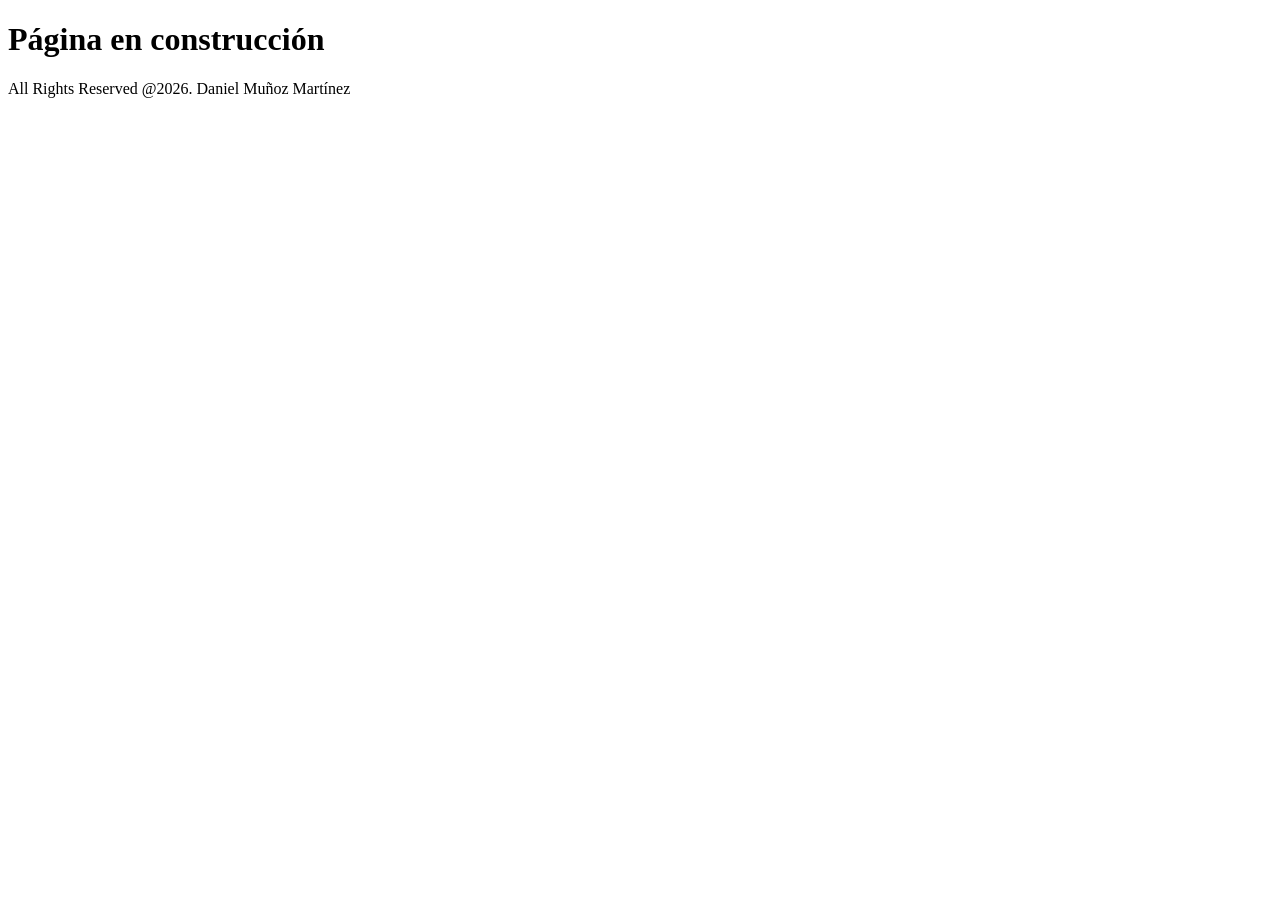
==== commit 02effc3a: "adjuntar index temporal" ====
--- a/index.html
+++ b/index.html
@@ -1,443 +1,15 @@
-<!doctype html>
-<html lang="es">
-<head>
-  <meta charset="utf-8" />
-  <meta name="viewport" content="width=device-width,initial-scale=1" />
-  <meta name="description" content="Mi portfolio como programador web desarrollado con un UI/UX moderno, minimalista y limpio." />
-  <title>Portfolio | Daniel Muñoz Martínez</title>
-
-  <!-- Tipografías y hoja de estilos usados en el portfolio-->
-  <link rel="preconnect" href="https://fonts.googleapis.com">
-  <link rel="preconnect" href="https://fonts.gstatic.com" crossorigin>
-  <link href="https://fonts.googleapis.com/css2?family=Inter:wght@400;600;700&display=swap" rel="stylesheet">
-  <link rel="stylesheet" href="./styles.css">
-</head>
-<body>
-
-  <!-- Encabezado principal -->
-  <header>
-    <div class="container">
-      <div class="nav">
-        <a class="brand" href="#top" aria-label="Ir al inicio">
-          <span class="brand-badge">💻</span>
-          <span>Inicio</span>
-        </a>
-
-        <!-- Menú de navegación principal -->
-        <nav class="nav-links" aria-label="Navegación principal">
-          <a href="#sobre-mi">Sobre mí</a>
-          <a href="#habilidades">Habilidades</a>
-          <a href="#proyectos">Proyectos</a>
-          <a href="#experiencia">Experiencia</a>
-          <a href="#formacion">Formación</a>
-        </nav>
-
-        <!--Índice derecho (con enlaces directos a mis redes sociales y enlace de descarga de mi CV)-->
-        <div class="nav-right">
-          <!--GitHub visible -->
-          <a class="icon-btn" href="https://github.com/daaniii13" target="_blank" rel="noreferrer" aria-label="GitHub">
-            <!-- Icono de GitHub generado en formato SVG -->
-            <svg width="18" height="18" viewBox="0 0 24 24" fill="currentColor" aria-hidden="true">
-              <path d="M12 .5a12 12 0 00-3.79 23.4c.6.12.82-.26.82-.58v-2.03c-3.34.73-4.04-1.61-4.04-1.61-.55-1.4-1.34-1.77-1.34-1.77-1.1-.75.08-.73.08-.73 1.22.09 1.86 1.25 1.86 1.25 1.08 1.85 2.84 1.32 3.53 1.01.11-.79.42-1.32.76-1.63-2.66-.3-5.46-1.33-5.46-5.93 0-1.31.47-2.38 1.24-3.22-.12-.3-.54-1.52.12-3.17 0 0 1.01-.32 3.3 1.23a11.5 11.5 0 016 0c2.29-1.55 3.3-1.23 3.3-1.23.66 1.65.24 2.87.12 3.17.77.84 1.24 1.91 1.24 3.22 0 4.61-2.8 5.62-5.47 5.92.43.37.82 1.1.82 2.22v3.29c0 .32.22.7.83.58A12 12 0 0012 .5z"/>
-            </svg>
-          </a>
-          <!--LinkedIn visible -->
-          <a class="icon-btn" href="https://www.linkedin.com/in/daniel-muñoz-martínez-8b8a783a0" target="_blank" rel="noreferrer" aria-label="LinkedIn">
-            <!-- Icono de LinkedIn generado en formato SVG -->
-            <svg width="18" height="18" viewBox="0 0 24 24" fill="currentColor" aria-hidden="true">
-              <path d="M4.98 3.5a2.5 2.5 0 11-.02 5 2.5 2.5 0 01.02-5zM3 9h4v12H3V9zm7 0h3.8v1.64h.05c.53-1 1.82-2.06 3.75-2.06 4.01 0 4.75 2.64 4.75 6.07V21h-4v-5.34c0-1.27-.02-2.91-1.78-2.91-1.78 0-2.05 1.39-2.05 2.82V21h-4V9z"/>
-            </svg>
-          </a>
-
-          <!-- CV destacado y listo para poder ser descargado -->
-          <a class="btn btn-primary" href="./CV_Daniel_Muñoz_Martinez.pdf" download>
-            Descargar CV (PDF)
-            <!-- Icono de descarga generado en formato SVG -->
-            <svg width="16" height="16" viewBox="0 0 24 24" fill="none" aria-hidden="true">
-              <path d="M12 3v10" stroke="white" stroke-width="2" stroke-linecap="round"/>
-              <path d="M8 11l4 4 4-4" stroke="white" stroke-width="2" stroke-linecap="round" stroke-linejoin="round"/>
-              <path d="M4 21h16" stroke="white" stroke-width="2" stroke-linecap="round"/>
-            </svg>
-          </a>
-
-          <!--Menú de navegación móvil-->
-          <button class="btn btn-ghost menu-toggle" id="menuToggle" aria-expanded="false" aria-controls="mobileMenu">
-            Menú
-          </button>
-        </div>
-      </div>
-      <nav id="mobileMenu" class="mobile-menu" aria-label="Navegación móvil" hidden>
-        <a href="#sobre-mi">Sobre mí</a>
-        <a href="#proyectos">Proyectos</a>
-        <a href="#experiencia">Experiencia</a>
-        <a href="#habilidades">Habilidades</a>
-        <a href="#formacion">Formación</a>
-      </nav>
-    </div>
-  </header>
-
-  <!-- Sección hero -->
-  <main id="top">
-    <section class="hero">
-      <div class="container">
-        <div class="hero-grid">
-          <div>
-            <h1>Daniel Muñoz Martínez</h1>
-            <p class="stack"><strong style="color:var(--violet); font-weight:800;">Programador web</strong> · Backend · Frontend · Base de datos · Inteligencia artificial</p>
-
-            <div class="pill-row" aria-label="Resumen rápido">
-              <span class="pill"><strong>Ubicación</strong> Murcia, España (Remoto / Presencial) </span>
-              <span class="pill"><strong>Trabajando con </strong> Visual Studio Code, Apache NetBeans, MySQL Workbench, Git bash, GitHub, Cloudflare, GitLab</span>
-            </div>
-
-            <div class="hero-actions">
-              <a class="btn btn-primary" href="mailto:danisiu1379@proton.me">Contactar por Email</a>
-              <a class="btn btn-outline" href="#proyectos">Ver Proyectos</a>
-            </div>
-          </div>
-
-          <aside class="hero-card">
-            <p class="mini-title">Mi perfil</p>
-            <img src="./profile.jpg" alt="Foto de perfil de Daniel Muñoz Martínez" height="200" width="200" class="profile-pic" />
-            </div>
-          </aside>
-        </div>
-      </div>
-    </section>
-
-    <hr class="divider" />
-
-    <!-- Conocimientos de programación -->
-    <section id="habilidades">
-      <div class="container">
-        <h2 class="section-title">Habilidades técnicas</h2>
-        <p class="section-subtitle">Lenguajes, frameworks y herramientas de inteligencia artificial con soltura</p>
-
-        <div class="grid-3">
-          <div class="card">
-            <h3>Lenguajes</h3>
-            <ul class="skill-list">
-              <li class="skill-item">
-                <span class="skill-icon" aria-hidden="true">
-                  <!-- code icon -->
-                  <svg width="16" height="16" viewBox="0 0 24 24" fill="none">
-                    <path d="M9 18l-6-6 6-6" stroke="currentColor" stroke-width="2" stroke-linecap="round" stroke-linejoin="round"/>
-                    <path d="M15 6l6 6-6 6" stroke="currentColor" stroke-width="2" stroke-linecap="round" stroke-linejoin="round"/>
-                  </svg>
-                </span>
-                JavaScript
-              </li>
-              <li class="skill-item">
-                <span class="skill-icon" aria-hidden="true">
-                  <svg width="16" height="16" viewBox="0 0 24 24" fill="none">
-                    <path d="M9 18l-6-6 6-6" stroke="currentColor" stroke-width="2" stroke-linecap="round" stroke-linejoin="round"/>
-                    <path d="M15 6l6 6-6 6" stroke="currentColor" stroke-width="2" stroke-linecap="round" stroke-linejoin="round"/>
-                  </svg>
-                </span>
-                Python
-              </li>
-              <li class="skill-item">
-                <span class="skill-icon" aria-hidden="true">
-                  <svg width="16" height="16" viewBox="0 0 24 24" fill="none">
-                    <path d="M9 18l-6-6 6-6" stroke="currentColor" stroke-width="2" stroke-linecap="round" stroke-linejoin="round"/>
-                    <path d="M15 6l6 6-6 6" stroke="currentColor" stroke-width="2" stroke-linecap="round" stroke-linejoin="round"/>
-                  </svg>
-                </span>
-                Java
-              </li>
-              <li class="skill-item">
-                <span class="skill-icon" aria-hidden="true">
-                  <svg width="16" height="16" viewBox="0 0 24 24" fill="none">
-                    <path d="M9 18l-6-6 6-6" stroke="currentColor" stroke-width="2" stroke-linecap="round" stroke-linejoin="round"/>
-                    <path d="M15 6l6 6-6 6" stroke="currentColor" stroke-width="2" stroke-linecap="round" stroke-linejoin="round"/>
-                  </svg>
-                </span>
-                HTML5 y CSS3  
-              </li>
-              <li class="skill-item">
-                <span class="skill-icon" aria-hidden="true">
-                  <svg width="16" height="16" viewBox="0 0 24 24" fill="none">
-                    <path d="M9 18l-6-6 6-6" stroke="currentColor" stroke-width="2" stroke-linecap="round" stroke-linejoin="round"/>
-                    <path d="M15 6l6 6-6 6" stroke="currentColor" stroke-width="2" stroke-linecap="round" stroke-linejoin="round"/>
-                  </svg>
-                </span>
-                PHP
-              </li>
-              <li class="skill-item">
-                <span class="skill-icon" aria-hidden="true">
-                  <svg width="16" height="16" viewBox="0 0 24 24" fill="none">
-                    <path d="M9 18l-6-6 6-6" stroke="currentColor" stroke-width="2" stroke-linecap="round" stroke-linejoin="round"/>
-                    <path d="M15 6l6 6-6 6" stroke="currentColor" stroke-width="2" stroke-linecap="round" stroke-linejoin="round"/>
-                  </svg>
-                </span>
-                MySQL / MongoDB
-              </li>
-            </ul>
-          </div>
-
-          <div class="card">
-            <h3>Frameworks</h3>
-            <ul class="skill-list">
-              <li class="skill-item">
-                <span class="skill-icon" aria-hidden="true">
-                  <!-- layers icon -->
-                  <svg width="16" height="16" viewBox="0 0 24 24" fill="none">
-                    <path d="M12 2l9 5-9 5-9-5 9-5z" stroke="currentColor" stroke-width="2" stroke-linejoin="round"/>
-                    <path d="M21 12l-9 5-9-5" stroke="currentColor" stroke-width="2" stroke-linejoin="round"/>
-                    <path d="M21 17l-9 5-9-5" stroke="currentColor" stroke-width="2" stroke-linejoin="round"/>
-                  </svg>
-                </span>
-                Symfony
-              </li>
-              <li class="skill-item">
-                <span class="skill-icon" aria-hidden="true">
-                  <svg width="16" height="16" viewBox="0 0 24 24" fill="none">
-                    <path d="M12 2l9 5-9 5-9-5 9-5z" stroke="currentColor" stroke-width="2" stroke-linejoin="round"/>
-                    <path d="M21 12l-9 5-9-5" stroke="currentColor" stroke-width="2" stroke-linejoin="round"/>
-                  </svg>
-                </span>
-                REST APIs / Auth
-              </li>
-              <li class="skill-item">
-                <span class="skill-icon" aria-hidden="true">
-                  <!-- layers icon -->
-                  <svg width="16" height="16" viewBox="0 0 24 24" fill="none">
-                    <path d="M12 2l9 5-9 5-9-5 9-5z" stroke="currentColor" stroke-width="2" stroke-linejoin="round"/>
-                    <path d="M21 12l-9 5-9-5" stroke="currentColor" stroke-width="2" stroke-linejoin="round"/>
-                    <path d="M21 17l-9 5-9-5" stroke="currentColor" stroke-width="2" stroke-linejoin="round"/>
-                  </svg>
-                </span>
-                Boostrap
-              </li>
-              <li class="skill-item">
-                <span class="skill-icon" aria-hidden="true">
-                  <!-- layers icon -->
-                  <svg width="16" height="16" viewBox="0 0 24 24" fill="none">
-                    <path d="M12 2l9 5-9 5-9-5 9-5z" stroke="currentColor" stroke-width="2" stroke-linejoin="round"/>
-                    <path d="M21 12l-9 5-9-5" stroke="currentColor" stroke-width="2" stroke-linejoin="round"/>
-                    <path d="M21 17l-9 5-9-5" stroke="currentColor" stroke-width="2" stroke-linejoin="round"/>
-                  </svg>
-                </span>
-                Vue.js
-              </li>
-            </ul>
-          </div>
-
-          <div class="card">
-            <h3>Intligencia artificial</h3>
-            <ul class="skill-list">
-              <li class="skill-item">
-                <span class="skill-icon" aria-hidden="true">
-                  <!-- tool icon -->
-                  <svg width="16" height="16" viewBox="0 0 24 24" fill="none">
-                    <path d="M14.7 6.3a4 4 0 01-5.6 5.6l-6.6 6.6a2 2 0 102.8 2.8l6.6-6.6a4 4 0 005.6-5.6l-2.2 2.2-3.4-3.4 2.2-2.2z" stroke="currentColor" stroke-width="2" stroke-linejoin="round"/>
-                  </svg>
-                </span>
-                Ollama
-              </li>
-              <li class="skill-item">
-                <span class="skill-icon" aria-hidden="true">
-                  <svg width="16" height="16" viewBox="0 0 24 24" fill="none">
-                    <path d="M4 7h16M4 12h16M4 17h16" stroke="currentColor" stroke-width="2" stroke-linecap="round"/>
-                  </svg>
-                </span>
-                n8n
-              </li>
-              <li class="skill-item">
-                <span class="skill-icon" aria-hidden="true">
-                  <svg width="16" height="16" viewBox="0 0 24 24" fill="none">
-                    <path d="M4 4h16v16H4V4z" stroke="currentColor" stroke-width="2"/>
-                    <path d="M8 8h8v8H8V8z" stroke="currentColor" stroke-width="2"/>
-                  </svg>
-                </span>
-                Hugging Face
-              </li>
-              <li class="skill-item">
-                <span class="skill-icon" aria-hidden="true">
-                  <svg width="16" height="16" viewBox="0 0 24 24" fill="none">
-                    <path d="M4 4h16v16H4V4z" stroke="currentColor" stroke-width="2"/>
-                    <path d="M8 8h8v8H8V8z" stroke="currentColor" stroke-width="2"/>
-                  </svg>
-                </span>
-                Stable Diffusion
-              </li>
-            </ul>
-          </div>
-        </div>
-      </div>
-    </section>
-
-    <hr class="divider" />
-
-    <!-- EXPERIENCIA -->
-    <section id="experiencia">
-      <div class="container">
-        <h2 class="section-title">Experiencia laboral</h2>
-        <p class="section-subtitle">Empresas en la que he trabajado y adquirido experiencia técnica.</p>
-
-        <div class="card">
-          <div class="timeline" aria-label="Timeline de experiencia">
-            <article class="t-item">
-              <div class="t-top">
-                <span class="t-date">Febrero 2026 – Junio 2026</span>
-                <span class="t-role">Desarollador web</span>
-                <span class="t-company">· Ayuntamiento de Alhama de Murcia </span>
-              </div>
-              <ul class="t-bullets">
-                <li>Construcción de SPA con React y arquitectura por componentes.</li>
-                <li>Integración de APIs REST + manejo de estado y caché.</li>
-                <li>Mejora de rendimiento (LCP/CLS) y accesibilidad (focus/ARIA).</li>
-              </ul>
-            </article>
-
-            <article class="t-item">
-              <div class="t-top">
-                <span class="t-date">Marzo 2024 – Junio 2024</span>
-                <span class="t-role">Operador informático </span>
-                <span class="t-company">· Ayuntamiento de Alhama de Murcia </span>
-              </div>
-              <ul class="t-bullets">
-                <li>Construcción de SPA con React y arquitectura por componentes.</li>
-                <li>Integración de APIs REST + manejo de estado y caché.</li>
-                <li>Mejora de rendimiento (LCP/CLS) y accesibilidad (focus/ARIA).</li>
-              </ul>
-            </article>
-          </div>
-        </div>
-      </div>
-    </section>
-
-    <hr class="divider" />
-
-    <!-- PROYECTOS -->
-    <section id="proyectos">
-      <div class="container">
-        <h2 class="section-title">Mis proyectos personales</h2>
-        <p class="section-subtitle">Galería con imágenes proporcionales, descripción técnica breve, stack y accesos a código/demo.</p>
-
-        <div class="projects-grid">
-          <!-- Proyecto 1 -->
-          <article class="card project">
-            <div class="project-media" role="img" aria-label="Vista previa del proyecto 1">
-              Imagen 16:9
-            </div>
-            <div>
-              <h3>Dashboard Analítico</h3>
-              <p>Panel web con autenticación, gráficos y filtros. Optimizado para métricas de rendimiento y UX consistente.</p>
-              <div class="tech-row" aria-label="Tecnologías usadas">
-                <span class="chip">React</span>
-                <span class="chip">Node.js</span>
-                <span class="chip">PostgreSQL</span>
-                <span class="chip">Docker</span>
-              </div>
-              <div class="project-actions">
-                <a class="btn btn-outline" href="https://github.com/tuusuario/proyecto1" target="_blank" rel="noreferrer">Código</a>
-                <a class="btn btn-primary" href="https://tudemo.com/proyecto1" target="_blank" rel="noreferrer">Demo</a>
-              </div>
-            </div>
-          </article>
-
-          <!-- Proyecto 2 -->
-          <article class="card project">
-            <div class="project-media" role="img" aria-label="Vista previa del proyecto 2">
-              Imagen 16:9
-            </div>
-            <div>
-              <h3>API de Gestión</h3>
-              <p>API REST con roles, validaciones y pruebas. Documentación clara y endpoints consistentes.</p>
-              <div class="tech-row">
-                <span class="chip">Express</span>
-                <span class="chip">JWT</span>
-                <span class="chip">PostgreSQL</span>
-                <span class="chip">Tests</span>
-              </div>
-              <div class="project-actions">
-                <a class="btn btn-outline" href="https://github.com/tuusuario/proyecto2" target="_blank" rel="noreferrer">Código</a>
-                <a class="btn btn-primary" href="https://tudemo.com/proyecto2" target="_blank" rel="noreferrer">Demo</a>
-              </div>
-            </div>
-          </article>
-
-          <!-- Proyecto 3 -->
-          <article class="card project">
-            <div class="project-media" role="img" aria-label="Vista previa del proyecto 4">
-              Imagen 16:9
-            </div>
-            <div>
-              <h3>App de Tareas</h3>
-              <p>CRUD con estados, filtros y persistencia. UI consistente, accesible y rápida en móvil.</p>
-              <div class="tech-row">
-                <span class="chip">React</span>
-                <span class="chip">LocalStorage</span>
-                <span class="chip">Accesibilidad</span>
-              </div>
-              <div class="project-actions">
-                <a class="btn btn-outline" href="https://github.com/daaniii13/miportafolio" target="_blank" rel="noreferrer">Código</a>
-                <a class="btn btn-primary" href="https://tudemo.com/portafolio" target="_blank" rel="noreferrer">Demo</a>
-              </div>
-            </div>
-          </article>
-        </div>
-      </div>
-    </section>
-    <hr class="divider" />
-    <!-- FORMACIÓN -->
-    <section id="formacion">
-      <div class="container">
-        <h2 class="section-title">Formación</h2>
-        <p class="section-subtitle">Lista simple y directa, sin relleno.</p>
-
-        <div class="card">
-          <ul class="list">
-            <li><strong>Grado / Ciclo:</strong> Desarrollo de Aplicaciones Web (DAW) — Centro X (2024)</li>
-            <li><strong>Curso:</strong> React Avanzado — Plataforma Y</li>
-            <li><strong>Certificación:</strong> Docker Fundamentals — Plataforma Z</li>
-          </ul>
-        </div>
-      </div>
-    </section>
-
-    <hr class="divider" />
-
-    <!-- SOBRE MI -->
-    <section id="sobre-mi">
-      <div class="container">
-        <h2 class="section-title">Sobre mí</h2>
-        <p class="section-subtitle">Breve, profesional y orientado a valor técnico.</p>
-
-        <div class="card">
-          <p class="about">
-            Soy desarrollador web con enfoque en productos mantenibles y escalables. Me gusta trabajar con arquitectura clara,
-            componentes reutilizables, buenas prácticas y métricas de rendimiento. Disfruto diseñando interfaces limpias y
-            construyendo APIs sólidas con datos consistentes.
-          </p>
-        </div>
-      </div>
-    </section>
-  </main>
-
-  <!-- FOOTER -->
-  <footer>
-    <div class="container">
-      <div class="footer-row">
-        <div class="footer-left">
-          © <span id="year"></span> Tu Nombre · <a href="mailto:tucorreo@ejemplo.com" style="color:var(--violet); font-weight:800;">tucorreo@ejemplo.com</a>
-        </div>
-        <div class="footer-right">
-          <a class="icon-btn" href="https://github.com/tuusuario" target="_blank" rel="noreferrer" aria-label="GitHub">
-            <svg width="18" height="18" viewBox="0 0 24 24" fill="currentColor" aria-hidden="true">
-              <path d="M12 .5a12 12 0 00-3.79 23.4c.6.12.82-.26.82-.58v-2.03c-3.34.73-4.04-1.61-4.04-1.61-.55-1.4-1.34-1.77-1.34-1.77-1.1-.75.08-.73.08-.73 1.22.09 1.86 1.25 1.86 1.25 1.08 1.85 2.84 1.32 3.53 1.01.11-.79.42-1.32.76-1.63-2.66-.3-5.46-1.33-5.46-5.93 0-1.31.47-2.38 1.24-3.22-.12-.3-.54-1.52.12-3.17 0 0 1.01-.32 3.3 1.23a11.5 11.5 0 016 0c2.29-1.55 3.3-1.23 3.3-1.23.66 1.65.24 2.87.12 3.17.77.84 1.24 1.91 1.24 3.22 0 4.61-2.8 5.62-5.47 5.92.43.37.82 1.1.82 2.22v3.29c0 .32.22.7.83.58A12 12 0 0012 .5z"/>
-            </svg>
-          </a>
-          <a class="icon-btn" href="https://www.linkedin.com/in/tuusuario" target="_blank" rel="noreferrer" aria-label="LinkedIn">
-            <svg width="18" height="18" viewBox="0 0 24 24" fill="currentColor" aria-hidden="true">
-              <path d="M4.98 3.5a2.5 2.5 0 11-.02 5 2.5 2.5 0 01.02-5zM3 9h4v12H3V9zm7 0h3.8v1.64h.05c.53-1 1.82-2.06 3.75-2.06 4.01 0 4.75 2.64 4.75 6.07V21h-4v-5.34c0-1.27-.02-2.91-1.78-2.91-1.78 0-2.05 1.39-2.05 2.82V21h-4V9z"/>
-            </svg>
-          </a>
-        </div>
-      </div>
-    </div>
-  </footer>
-    <script src="./script.js"></script>
-</body>
-</html>
+<!DOCTYPE html>
+<html>
+    <head>
+        <meta charset="utf-8">
+        <title></title>
+        <meta name="description" content="">
+        <meta name="viewport" content="width=device-width, initial-scale=1">
+        <link rel="stylesheet" href="">
+    </head>
+    <body>
+        <h1>Página en construcción</h1>
+        <footer>All Rights Reserved @2026. Daniel Muñoz Martínez</footer>
+        <script src="" async defer></script>
+    </body>
+</html>
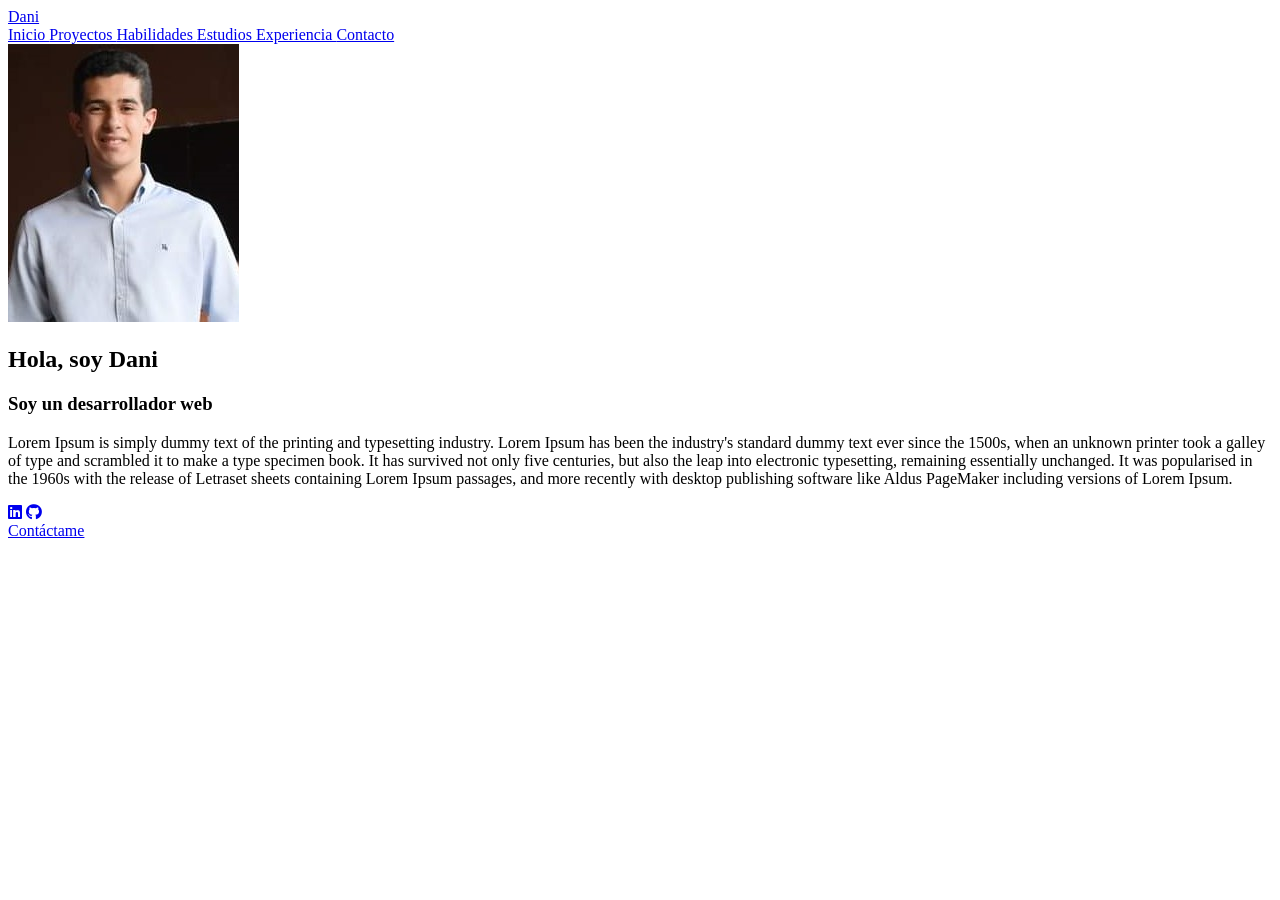
==== commit c8a63145: "base del navbar en html" ====
--- a/index.html
+++ b/index.html
@@ -1,15 +1,47 @@
 <!DOCTYPE html>
-<html>
-    <head>
-        <meta charset="utf-8">
-        <title></title>
-        <meta name="description" content="">
-        <meta name="viewport" content="width=device-width, initial-scale=1">
-        <link rel="stylesheet" href="">
-    </head>
-    <body>
-        <h1>Página en construcción</h1>
-        <footer>All Rights Reserved @2026. Daniel Muñoz Martínez</footer>
-        <script src="" async defer></script>
-    </body>
+<html lang="en">
+<head>
+    <meta charset="UTF-8">
+    <meta name="viewport" content="width=device-width, initial-scale=1.0">
+    <link rel="stylesheet" href="https://fonts.googleapis.com/css2?family=Poppins:wght@100;200;300;400;500;600&display=swap">
+    <link rel="stylesheet" href="https://cdnjs.cloudflare.com/ajax/libs/font-awesome/6.5.2/css/all.min.css">
+    <title>Portafolio Daniel Muñoz Martínez</title>
+    <link rel="stylesheet" href="style.css">
+</head>
+<body>
+    <header>
+        <a href="#" class="logo">Dani</a>
+
+        <nav>
+            <a href="#" class="active"> Inicio </a>
+            <a href="#"> Proyectos </a>
+            <a href="#"> Habilidades </a>
+            <a href="#"> Estudios </a>
+            <a href="#"> Experiencia </a>
+            <a href="#"> Contacto </a>
+        </nav>
+    </header>
+    <section class="inicio">
+        <div class="inicio-img">
+            <img src="principal.jpg" alt="">
+        </div>
+        <div class="inicio-content">
+            <h1>Hola, soy <span> Dani </span></h1>
+            <h3 class="typing-test">Soy un <span> desarrollador web </span></h3>
+            <p>Lorem Ipsum is simply dummy text of the printing and typesetting industry. 
+                Lorem Ipsum has been the industry's standard dummy text ever since the 1500s, 
+                when an unknown printer took a galley of type and scrambled it to make a type specimen book. 
+                It has survived not only five centuries, but also the leap into electronic typesetting, 
+                remaining essentially unchanged. It was popularised in the 1960s with the release of Letraset 
+                sheets containing Lorem Ipsum passages, and more recently with desktop publishing software 
+                like Aldus PageMaker including versions of Lorem Ipsum.
+            </p>
+            <div class="iconos-sociales">
+                <a href="#"> <i class="fa-brands fa-linkedin"></i></a>
+                <a href="#"> <i class="fa-brands fa-github"></i></a>
+            </div>
+            <a href="#" <i class="btn">Contáctame</a>
+        </div>
+    </section>
+</body>
 </html>
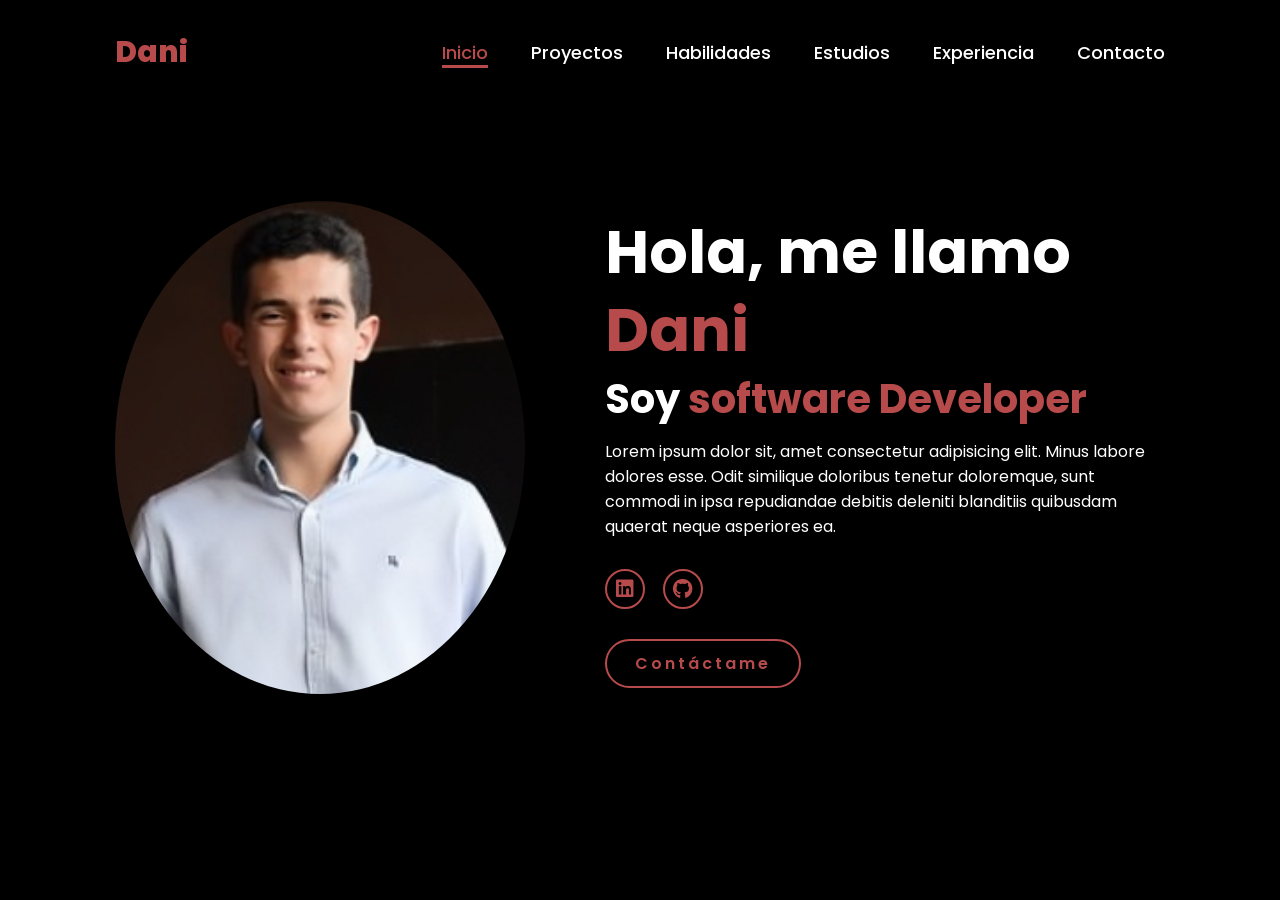
==== commit 97390de3: "portafolio temporal" ====
--- a/index.html
+++ b/index.html
@@ -1,46 +1,41 @@
 <!DOCTYPE html>
 <html lang="en">
+    
 <head>
     <meta charset="UTF-8">
     <meta name="viewport" content="width=device-width, initial-scale=1.0">
-    <link rel="stylesheet" href="https://fonts.googleapis.com/css2?family=Poppins:wght@100;200;300;400;500;600&display=swap">
     <link rel="stylesheet" href="https://cdnjs.cloudflare.com/ajax/libs/font-awesome/6.5.2/css/all.min.css">
-    <title>Portafolio Daniel Muñoz Martínez</title>
     <link rel="stylesheet" href="style.css">
+    <title>Portfolio Daniel Muñoz</title>
 </head>
 <body>
     <header>
         <a href="#" class="logo">Dani</a>
 
         <nav>
-            <a href="#" class="active"> Inicio </a>
-            <a href="#"> Proyectos </a>
-            <a href="#"> Habilidades </a>
-            <a href="#"> Estudios </a>
-            <a href="#"> Experiencia </a>
-            <a href="#"> Contacto </a>
+            <a href="#" class="active"> Inicio</a>
+            <a href="#" >Proyectos</a>
+            <a href="#" >Habilidades</a>
+            <a href="#" >Estudios</a>
+            <a href="#" >Experiencia</a>
+            <a href="#" >Contacto</a>
         </nav>
     </header>
-    <section class="inicio">
-        <div class="inicio-img">
+    <section class="home">
+        <div class="home-img">
             <img src="principal.jpg" alt="">
         </div>
-        <div class="inicio-content">
-            <h1>Hola, soy <span> Dani </span></h1>
-            <h3 class="typing-test">Soy un <span> desarrollador web </span></h3>
-            <p>Lorem Ipsum is simply dummy text of the printing and typesetting industry. 
-                Lorem Ipsum has been the industry's standard dummy text ever since the 1500s, 
-                when an unknown printer took a galley of type and scrambled it to make a type specimen book. 
-                It has survived not only five centuries, but also the leap into electronic typesetting, 
-                remaining essentially unchanged. It was popularised in the 1960s with the release of Letraset 
-                sheets containing Lorem Ipsum passages, and more recently with desktop publishing software 
-                like Aldus PageMaker including versions of Lorem Ipsum.
-            </p>
-            <div class="iconos-sociales">
-                <a href="#"> <i class="fa-brands fa-linkedin"></i></a>
-                <a href="#"> <i class="fa-brands fa-github"></i></a>
+        <div class="home-content">
+            <h1>Hola, me llamo <span>Dani</span></h1>
+            <h3 class="typing-text"> Soy <span></span></h3>
+            <p>Lorem ipsum dolor sit, amet consectetur adipisicing elit. Minus labore dolores esse. 
+                Odit similique doloribus tenetur doloremque, sunt commodi in ipsa repudiandae debitis 
+                deleniti blanditiis quibusdam quaerat neque asperiores ea.</p>
+            <div class="social-icons">
+                <a href="#"><i class="fa-brands fa-linkedin"></i></a>
+                <a href="#"><i class="fa-brands fa-github"></i></a>
             </div>
-            <a href="#" <i class="btn">Contáctame</a>
+            <a href="#" class="btn">Contáctame</a>
         </div>
     </section>
 </body>
--- a/style.css
+++ b/style.css
@@ -0,0 +1,264 @@
+@import url('https://fonts.googleapis.com/css2?family=Poppins:wght@100;200;300;400;500;600&display=swap');
+
+*{
+    margin: 0;
+    padding: 0;
+    box-sizing: border-box;
+    text-decoration: none;
+    border: none;
+    outline: none;
+    font-family: 'Poppins', sans-serif;
+}
+
+html{
+    font-size: 62.5%;
+}
+
+body{
+    width: 100%;
+    height: 100vh;
+    overflow-x: hidden;
+    background-color: black;
+    color: white;
+}
+
+header{
+    margin-top: 20px;
+    position: fixed;
+    top: 0;
+    left: 0;
+    width: 100%;
+    padding: 1rem 9%;
+    background-color: transparent;
+    filter: drop-shadow(10px);
+    display: flex;
+    justify-content: space-between;
+    align-items: center;
+    z-index: 100;
+}
+
+.logo{
+    font-size: 3rem;
+    color: #b74b4b;
+    font-weight: 800;
+    cursor: pointer;
+    transition: 0.5s ease;
+}
+
+.logo:hover{
+    transform: scale(1.1);
+}
+
+nav a{
+    font-size: 1.8rem;
+    color: white;
+    margin-left: 4rem;
+    font-weight: 500;
+    transition: 0.3s ease;
+    border-bottom: 3px solid transparent;
+}
+
+nav a:hover, nav a.active{
+    color: #b74b4b;
+    border-bottom: 3px solid #b74b4b;
+}
+
+@media(max-width:995px){
+    nav{
+        position: absolute;
+        display: none;
+        top: 0;
+        right: 0;
+        width: 40%;
+        border-left: 3px solid #b74b4b;
+        border-bottom: 3px solid #b74b4b;
+        border-bottom-left-radius: 2rem;
+        padding: 1rem solid;
+        background-color: #161616;
+        border-top: 0.1rem solid rgba(0,0,0,0.1);
+    }
+
+    nav.active{
+        display: block;
+    }
+
+    nav a{
+        display: block;
+        font-size: 2rem;
+        margin: 3rem 0;
+    }
+
+    nav a:hover, nav a.active{
+        padding: 1rem;
+        border-radius: 0.5rem;
+        border-bottom: 0.5rem solid #b74b4b;
+    }
+}
+
+section{
+    min-height: 100vh;
+    padding: 5rem 9% 5rem;
+}
+
+.home{
+    display: flex;
+    justify-content: center;
+    align-items: center;
+    gap: 8rem;
+    background-color: black;
+}
+
+.home .home-content h1{
+    font-size: 6rem;
+    font-weight: 700;
+    line-height: 1.3;
+}
+
+span{
+    color: #b74b4b;
+}
+
+.home-content h3{
+    font-size: 4rem;
+    margin-bottom: 1rem;
+    font-weight: 700;
+}
+
+.home-content p{
+    font-size: 1.6rem;
+}
+
+.home-img{
+    border-radius: 50%;
+}
+
+.home-img img{
+    position: relative;
+    width: 32vw;
+    border-radius: 50%;
+    box-shadow: 0 0 25px solid #b74b4b;
+    cursor: pointer;
+    transition: 0.2s linear;
+}
+
+.home-img img:hover{
+    font-size: 1.8rem;
+    font-weight: 500;
+}
+
+.social-icons a{
+    display: inline-flex;
+    justify-content: center;
+    align-items: center;
+    width: 4rem;
+    height: 4rem;
+    background-color: transparent;
+    border: 0.2rem solid #b74b4b;
+    font-size: 2rem;
+    border-radius: 50%;
+    margin: 3rem 1.5rem 3rem 0;
+    transition: 0.3s ease;
+    color: #b74b4b;
+}
+
+.social-icons a:hover{
+    color: black;
+    transform: scale(1.3) translateY(-5px);
+    background-color: #b74b4b;
+    box-shadow: 0  0 25px #b74b4b;
+}
+
+.btn{
+    display: inline-block;
+    padding: 1rem 2.8rem;
+    background-color: black;
+    border-radius: 4rem;
+    font-size: 1.6rem;
+    color: #b74b4b;
+    letter-spacing: 0.3rem;
+    font-weight: 600;
+    border: 2px solid #b74b4b;
+    transition: 0.3s ease;
+    cursor: pointer;
+}
+
+.btn:hover{
+    transform: scale3d(1.03);
+    background-color: #b74b4b;
+    color: black;
+    box-shadow: 0 0 25px #b74b4b;
+}
+
+.typing-text{
+    font-size: 34px;
+    font-weight: 600;
+    min-width: 280px;
+}
+
+.typing-text span{
+    position: relative;
+}
+
+.typing-text span::before{
+    content: "software Developer";
+    color: #b74b4b;
+    animation: words 20s infinite;
+}
+
+.typing-text span::after{
+    content: "";
+    background-color: black;
+    position: absolute;
+    width: calc(100% + 8px);
+    height: 100%;
+    border-left: 3px solid black;
+    right: -8;
+    animation: cursor 0.6s infinite;
+}
+
+@keyframes cursor{
+    to{
+        border-left: 3px solid #b74b4b;
+    }
+}
+
+@keyframes words{
+    0%, 20%{
+        content: "programador web";
+    }
+    21%, 40%{
+        content: "desarrollador web";
+    }
+    41%, 60%{
+        content: "diseñador web";
+    }
+    61%, 80%{
+        content: "estudiante de DAW";
+    }
+    81%, 100%{
+        content: "técnico informático";
+    }
+}
+
+@media (max-width: 1000px){
+    .home{
+        gap: 4rem;
+    }
+}
+
+@media(max-width:995px){
+    .home{
+        flex-direction: column;
+        margin: 5rem 4rem;
+    }
+    .home .home-content h3{
+        font-size: 2.5rem;
+    }
+    .home-content h1{
+        font-size: 5rem;
+    }
+    .home-img img{
+        width: 70vw;
+        margin-top: 4rem;
+    }
+}
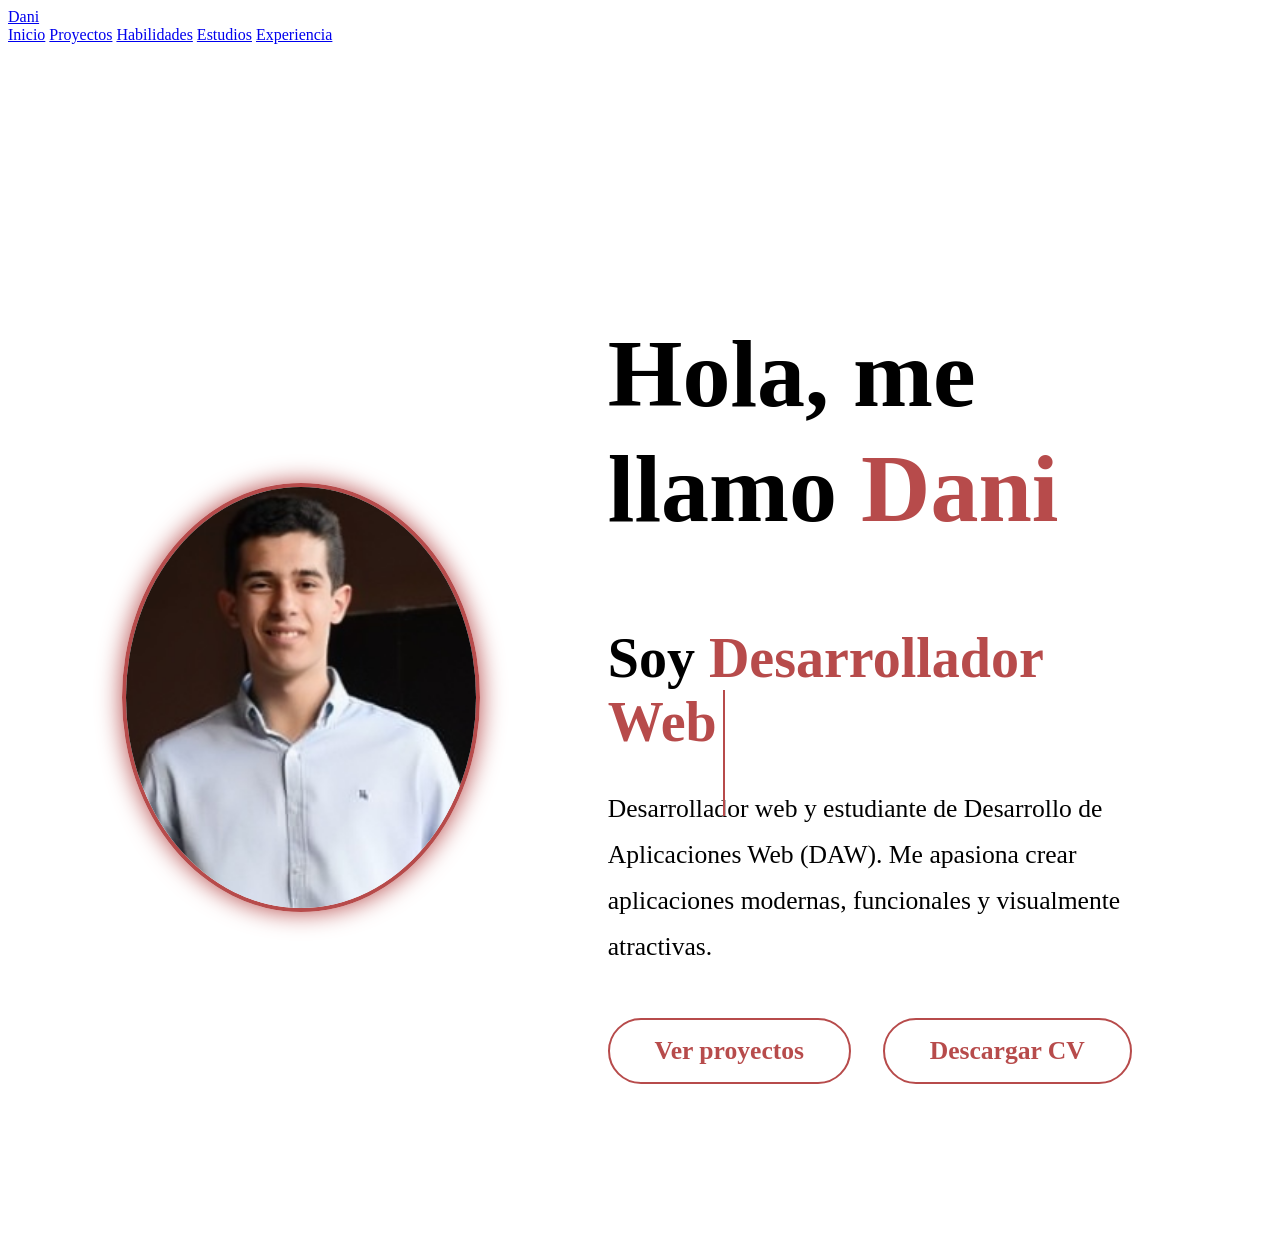
==== commit 61196e9e: "cambios significativos" ====
--- a/index.html
+++ b/index.html
@@ -1,42 +1,80 @@
 <!DOCTYPE html>
-<html lang="en">
-    
+<html lang="es">
 <head>
     <meta charset="UTF-8">
     <meta name="viewport" content="width=device-width, initial-scale=1.0">
     <link rel="stylesheet" href="https://cdnjs.cloudflare.com/ajax/libs/font-awesome/6.5.2/css/all.min.css">
     <link rel="stylesheet" href="style.css">
-    <title>Portfolio Daniel Muñoz</title>
+    <title>Inicio | Portafolio Daniel Muñoz</title>
 </head>
 <body>
-    <header>
-        <a href="#" class="logo">Dani</a>
 
-        <nav>
-            <a href="#" class="active"> Inicio</a>
-            <a href="#" >Proyectos</a>
-            <a href="#" >Habilidades</a>
-            <a href="#" >Estudios</a>
-            <a href="#" >Experiencia</a>
-            <a href="#" >Contacto</a>
-        </nav>
-    </header>
+<header>
+    <a href="index.html" class="logo">Dani</a>
+
+    <nav>
+        <a href="index.html" class="active">Inicio</a>
+        <a href="proyectos.html">Proyectos</a>
+        <a href="habilidades.html">Habilidades</a>
+        <a href="estudios.html">Estudios</a>
+        <a href="experiencia.html">Experiencia</a>
+    </nav>
+</header>
+
+<main>
     <section class="home">
-        <div class="home-img">
-            <img src="principal.jpg" alt="">
+        
+        <!-- Imagen principal -->
+        <div class="home-img reveal">
+            <img src="principal.jpg" alt="Daniel Muñoz">
         </div>
-        <div class="home-content">
+
+        <!-- Contenido principal -->
+        <div class="home-content reveal">
             <h1>Hola, me llamo <span>Dani</span></h1>
-            <h3 class="typing-text"> Soy <span></span></h3>
-            <p>Lorem ipsum dolor sit, amet consectetur adipisicing elit. Minus labore dolores esse. 
-                Odit similique doloribus tenetur doloremque, sunt commodi in ipsa repudiandae debitis 
-                deleniti blanditiis quibusdam quaerat neque asperiores ea.</p>
-            <div class="social-icons">
-                <a href="#"><i class="fa-brands fa-linkedin"></i></a>
-                <a href="#"><i class="fa-brands fa-github"></i></a>
+            <h3 class="typing-text">Soy <span></span></h3>
+
+            <p>
+                Desarrollador web y estudiante de Desarrollo de Aplicaciones Web (DAW).
+                Me apasiona crear aplicaciones modernas, funcionales y visualmente atractivas.
+            </p>
+
+            <!-- Botones principales -->
+            <div class="hero-buttons">
+                <a href="proyectos.html" class="btn btn-primary">Ver proyectos</a>
+                <a href="CV_Dani.pdf" class="btn btn-secondary" download>
+                    Descargar CV
+                </a>
             </div>
-            <a href="#" class="btn">Contáctame</a>
+
+            <!-- Contacto integrado -->
+            <div class="contacto-hero">
+                <div class="contact-links">
+
+                    <!-- Abrir cliente de correo -->
+                    <a href="mailto:danimunozmartin13@gmail.com?subject=Contacto%20desde%20tu%20portfolio">
+                        <i class="fas fa-envelope"></i>
+                        Email
+                    </a>
+
+                    <!-- GitHub -->
+                    <a href="https://github.com/daaniii13" target="_blank" rel="noopener noreferrer">
+                        <i class="fab fa-github"></i>
+                        GitHub
+                    </a>
+
+                    <!-- LinkedIn -->
+                    <a href="https://www.linkedin.com/in/tu-linkedin/" target="_blank" rel="noopener noreferrer">
+                        <i class="fab fa-linkedin"></i>
+                        LinkedIn
+                    </a>
+
+                </div>
+            </div>
         </div>
     </section>
+</main>
+
+<script src="script.js"></script>
 </body>
 </html>
--- a/style.css
+++ b/style.css
@@ -1,264 +1,188 @@
-@import url('https://fonts.googleapis.com/css2?family=Poppins:wght@100;200;300;400;500;600&display=swap');
-
-*{
-    margin: 0;
-    padding: 0;
-    box-sizing: border-box;
-    text-decoration: none;
-    border: none;
-    outline: none;
-    font-family: 'Poppins', sans-serif;
-}
-
-html{
-    font-size: 62.5%;
-}
-
-body{
-    width: 100%;
-    height: 100vh;
-    overflow-x: hidden;
-    background-color: black;
-    color: white;
-}
-
-header{
-    margin-top: 20px;
-    position: fixed;
-    top: 0;
-    left: 0;
-    width: 100%;
-    padding: 1rem 9%;
-    background-color: transparent;
-    filter: drop-shadow(10px);
-    display: flex;
-    justify-content: space-between;
-    align-items: center;
-    z-index: 100;
-}
-
-.logo{
-    font-size: 3rem;
-    color: #b74b4b;
-    font-weight: 800;
-    cursor: pointer;
-    transition: 0.5s ease;
-}
-
-.logo:hover{
-    transform: scale(1.1);
-}
-
-nav a{
-    font-size: 1.8rem;
-    color: white;
-    margin-left: 4rem;
-    font-weight: 500;
-    transition: 0.3s ease;
-    border-bottom: 3px solid transparent;
-}
-
-nav a:hover, nav a.active{
-    color: #b74b4b;
-    border-bottom: 3px solid #b74b4b;
-}
-
-@media(max-width:995px){
-    nav{
-        position: absolute;
-        display: none;
-        top: 0;
-        right: 0;
-        width: 40%;
-        border-left: 3px solid #b74b4b;
-        border-bottom: 3px solid #b74b4b;
-        border-bottom-left-radius: 2rem;
-        padding: 1rem solid;
-        background-color: #161616;
-        border-top: 0.1rem solid rgba(0,0,0,0.1);
-    }
-
-    nav.active{
-        display: block;
-    }
-
-    nav a{
-        display: block;
-        font-size: 2rem;
-        margin: 3rem 0;
-    }
-
-    nav a:hover, nav a.active{
-        padding: 1rem;
-        border-radius: 0.5rem;
-        border-bottom: 0.5rem solid #b74b4b;
-    }
-}
-
-section{
-    min-height: 100vh;
-    padding: 5rem 9% 5rem;
-}
+/* HOME */
 
 .home{
+    min-height: 100vh;
     display: flex;
     justify-content: center;
     align-items: center;
     gap: 8rem;
-    background-color: black;
+    padding: 12rem 9% 5rem;
 }
 
-.home .home-content h1{
+/* IMAGEN */
+
+.home-img img{
+    width: 32vw;
+    max-width: 350px;
+    border-radius: 50%;
+    border: 4px solid #b74b4b;
+    box-shadow: 0 0 25px #b74b4b;
+    transition: 0.4s ease;
+    animation: float 4s ease-in-out infinite;
+}
+
+.home-img img:hover{
+    transform: scale(1.05);
+    box-shadow: 0 0 40px #b74b4b;
+}
+
+/* CONTENIDO */
+
+.home-content{
+    max-width: 650px;
+}
+
+.home-content h1{
     font-size: 6rem;
     font-weight: 700;
-    line-height: 1.3;
+    line-height: 1.2;
 }
 
-span{
+.home-content h1 span{
     color: #b74b4b;
 }
 
 .home-content h3{
-    font-size: 4rem;
-    margin-bottom: 1rem;
+    font-size: 3.5rem;
+    margin: 1rem 0 2rem;
     font-weight: 700;
 }
 
 .home-content p{
     font-size: 1.6rem;
+    line-height: 1.8;
+    margin-bottom: 3rem;
 }
 
-.home-img{
-    border-radius: 50%;
-}
+/* BOTONES */
 
-.home-img img{
-    position: relative;
-    width: 32vw;
-    border-radius: 50%;
-    box-shadow: 0 0 25px solid #b74b4b;
-    cursor: pointer;
-    transition: 0.2s linear;
-}
-
-.home-img img:hover{
-    font-size: 1.8rem;
-    font-weight: 500;
-}
-
-.social-icons a{
-    display: inline-flex;
-    justify-content: center;
-    align-items: center;
-    width: 4rem;
-    height: 4rem;
-    background-color: transparent;
-    border: 0.2rem solid #b74b4b;
-    font-size: 2rem;
-    border-radius: 50%;
-    margin: 3rem 1.5rem 3rem 0;
-    transition: 0.3s ease;
-    color: #b74b4b;
-}
-
-.social-icons a:hover{
-    color: black;
-    transform: scale(1.3) translateY(-5px);
-    background-color: #b74b4b;
-    box-shadow: 0  0 25px #b74b4b;
+.hero-buttons{
+    display: flex;
+    gap: 2rem;
+    margin-bottom: 3rem;
 }
 
 .btn{
     display: inline-block;
     padding: 1rem 2.8rem;
-    background-color: black;
     border-radius: 4rem;
     font-size: 1.6rem;
     color: #b74b4b;
-    letter-spacing: 0.3rem;
-    font-weight: 600;
     border: 2px solid #b74b4b;
     transition: 0.3s ease;
-    cursor: pointer;
+    font-weight: 600;
+    text-decoration: none;
 }
 
 .btn:hover{
-    transform: scale3d(1.03);
-    background-color: #b74b4b;
+    background: #b74b4b;
     color: black;
-    box-shadow: 0 0 25px #b74b4b;
+    transform: scale(1.05);
+    box-shadow: 0 0 20px #b74b4b;
 }
 
-.typing-text{
-    font-size: 34px;
-    font-weight: 600;
-    min-width: 280px;
+/* CONTACTO */
+
+.contact-links{
+    display: flex;
+    gap: 2rem;
+    align-items: center;
+    flex-wrap: wrap;
 }
 
+.contact-links a{
+    color: white;
+    text-decoration: none;
+    font-size: 1.7rem;
+    transition: 0.3s ease;
+}
+
+.contact-links a:hover{
+    color: #b74b4b;
+    transform: translateY(-3px);
+}
+
+/* TYPING TEXT */
+
 .typing-text span{
+    color: #b74b4b;
     position: relative;
 }
 
 .typing-text span::before{
-    content: "software Developer";
-    color: #b74b4b;
-    animation: words 20s infinite;
+    content: "Desarrollador Web";
+    animation: words 8s infinite;
 }
 
 .typing-text span::after{
     content: "";
-    background-color: black;
     position: absolute;
-    width: calc(100% + 8px);
+    width: 2px;
     height: 100%;
-    border-left: 3px solid black;
-    right: -8;
-    animation: cursor 0.6s infinite;
+    background: #b74b4b;
+    right: -8px;
+    animation: cursor 0.8s infinite;
 }
 
 @keyframes cursor{
     to{
-        border-left: 3px solid #b74b4b;
+        opacity: 0;
     }
 }
 
 @keyframes words{
-    0%, 20%{
-        content: "programador web";
+    0%, 50%{
+        content: "Desarrollador Web";
     }
-    21%, 40%{
-        content: "desarrollador web";
-    }
-    41%, 60%{
-        content: "diseñador web";
-    }
-    61%, 80%{
-        content: "estudiante de DAW";
-    }
-    81%, 100%{
-        content: "técnico informático";
+
+    51%, 100%{
+        content: "Estudiante DAW";
     }
 }
 
-@media (max-width: 1000px){
-    .home{
-        gap: 4rem;
+/* ANIMACION FOTO */
+
+@keyframes float{
+    0%{
+        transform: translateY(0px);
+    }
+
+    50%{
+        transform: translateY(-15px);
+    }
+
+    100%{
+        transform: translateY(0px);
     }
 }
 
+/* RESPONSIVE */
+
 @media(max-width:995px){
+
     .home{
         flex-direction: column;
-        margin: 5rem 4rem;
+        text-align: center;
+        gap: 5rem;
     }
-    .home .home-content h3{
-        font-size: 2.5rem;
-    }
-    .home-content h1{
-        font-size: 5rem;
-    }
+
     .home-img img{
         width: 70vw;
-        margin-top: 4rem;
+    }
+
+    .hero-buttons{
+        justify-content: center;
+    }
+
+    .contact-links{
+        justify-content: center;
+    }
+
+    .home-content h1{
+        font-size: 4.5rem;
+    }
+
+    .home-content h3{
+        font-size: 2.8rem;
     }
 }
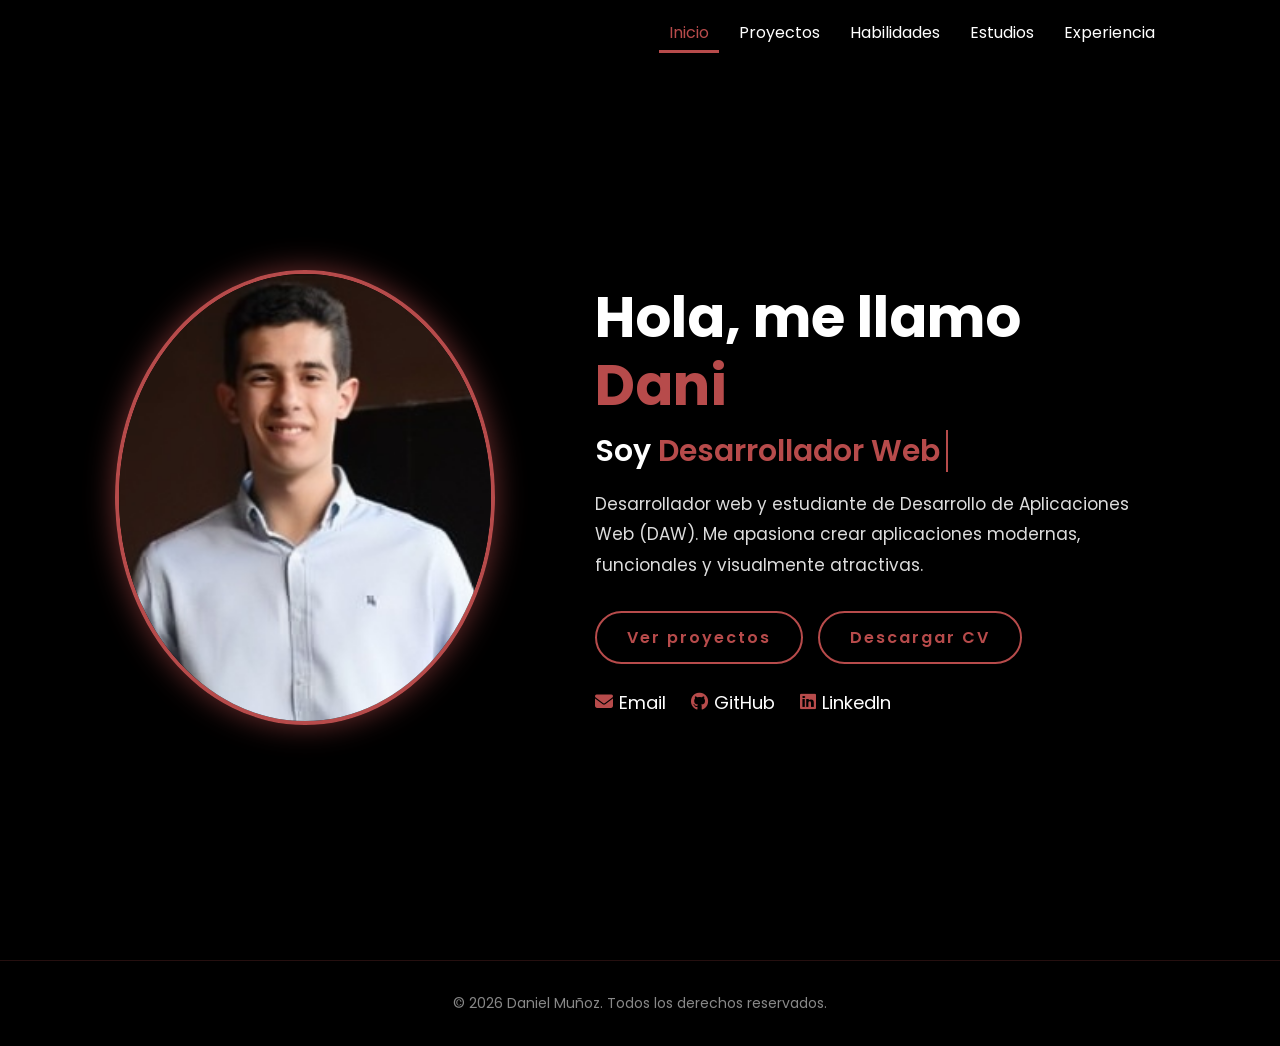
==== commit a963567e: "subida temporal" ====
--- a/index.html
+++ b/index.html
@@ -5,13 +5,11 @@
     <meta name="viewport" content="width=device-width, initial-scale=1.0">
     <link rel="stylesheet" href="https://cdnjs.cloudflare.com/ajax/libs/font-awesome/6.5.2/css/all.min.css">
     <link rel="stylesheet" href="style.css">
-    <title>Inicio | Portafolio Daniel Muñoz</title>
+    <title>Inicio</title>
 </head>
 <body>
 
 <header>
-    <a href="index.html" class="logo">Dani</a>
-
     <nav>
         <a href="index.html" class="active">Inicio</a>
         <a href="proyectos.html">Proyectos</a>
@@ -74,7 +72,9 @@
         </div>
     </section>
 </main>
-
-<script src="script.js"></script>
+    <script src="script.js"></script>
+    <footer class="footer">
+        <p>&copy; 2026 Daniel Muñoz. Todos los derechos reservados.</p>
+    </footer>
 </body>
 </html>
--- a/style.css
+++ b/style.css
@@ -1,188 +1,351 @@
-/* HOME */
+@import url('https://fonts.googleapis.com/css2?family=Poppins:wght@100;200;300;400;500;600;700;800&display=swap');
+
+*{
+    margin:0;
+    padding:0;
+    box-sizing:border-box;
+    text-decoration:none;
+    border:none;
+    outline:none;
+    font-family:'Poppins', sans-serif;
+}
+
+html{
+    font-size:62.5%;
+    scroll-behavior:smooth;
+}
+
+body{
+    width:100%;
+    min-height:100vh;
+    overflow-x:hidden;
+    background:#000;
+    color:#fff;
+}
+
+/* ================= HEADER ================= */
+
+header{
+    position:fixed;
+    top:0;
+    left:0;
+    width:100%;
+    padding:1.5rem 9%;
+    display:flex;
+    justify-content:flex-end; /* menú alineado a la derecha */
+    align-items:center;
+    z-index:1000;
+    background:rgba(0,0,0,0.85);
+    backdrop-filter:blur(8px);
+}
+
+.logo{
+    display:none; /* oculta el texto "Dani" */
+}
+
+nav{
+    display:flex;
+    flex-wrap:wrap;
+    gap:1rem;
+}
+
+nav a{
+    font-size:1.6rem;
+    color:#fff;
+    padding:.5rem 1rem;
+    border-bottom:3px solid transparent;
+    transition:.3s ease;
+}
+
+nav a:hover,
+nav a.active{
+    color:#b74b4b;
+    border-bottom:3px solid #b74b4b;
+}
+
+/* ================= MAIN ================= */
+
+main{
+    padding:10rem 9% 6rem;
+    min-height:100vh;
+}
+
+/* ================= HOME ================= */
 
 .home{
-    min-height: 100vh;
-    display: flex;
-    justify-content: center;
-    align-items: center;
-    gap: 8rem;
-    padding: 12rem 9% 5rem;
-}
-
-/* IMAGEN */
+    display:flex;
+    align-items:center;
+    justify-content:center;
+    gap:10rem;
+    min-height:calc(100vh - 10rem);
+}
+
+.home-content{
+    max-width:720px;
+}
 
 .home-img img{
-    width: 32vw;
-    max-width: 350px;
-    border-radius: 50%;
-    border: 4px solid #b74b4b;
-    box-shadow: 0 0 25px #b74b4b;
-    transition: 0.4s ease;
-    animation: float 4s ease-in-out infinite;
-}
-
-.home-img img:hover{
-    transform: scale(1.05);
-    box-shadow: 0 0 40px #b74b4b;
-}
-
-/* CONTENIDO */
-
-.home-content{
-    max-width: 650px;
+    width:32vw;
+    max-width:380px;
+    border-radius:50%;
+    border:4px solid #b74b4b;
+    box-shadow:0 0 30px rgba(183,75,75,.6);
 }
 
 .home-content h1{
-    font-size: 6rem;
-    font-weight: 700;
-    line-height: 1.2;
+    font-size:5.6rem;
+    line-height:1.2;
+    margin-bottom:1rem;
 }
 
 .home-content h1 span{
-    color: #b74b4b;
-}
-
-.home-content h3{
-    font-size: 3.5rem;
-    margin: 1rem 0 2rem;
-    font-weight: 700;
+    color:#b74b4b;
+}
+
+h2{
+    font-size:4.2rem;
+    margin-bottom:2rem;
+    color:#b74b4b;
+}
+
+h3{
+    font-size:3rem;
+    margin-bottom:1.5rem;
+}
+
+.typing-text{
+    font-size:3rem;
+    margin-bottom:1.5rem;
+    font-weight:600;
+}
+
+.typing-text span{
+    position:relative;
+    color:#b74b4b;
+}
+
+.typing-text span::before{
+    content:"Desarrollador Web";
+    color:#b74b4b;
+    animation:words 12s infinite;
+}
+
+.typing-text span::after{
+    content:"";
+    position:absolute;
+    top:0;
+    right:-8px;
+    width:2px;
+    height:100%;
+    background:#b74b4b;
+    animation:cursor .8s infinite;
+}
+
+.home-content p,
+p,
+li{
+    font-size:1.7rem;
+    line-height:1.8;
+    color:#ddd;
 }
 
 .home-content p{
-    font-size: 1.6rem;
-    line-height: 1.8;
-    margin-bottom: 3rem;
-}
-
-/* BOTONES */
+    max-width:850px;
+    margin-bottom:3rem;
+}
+
+/* ================= BOTONES ================= */
 
 .hero-buttons{
-    display: flex;
-    gap: 2rem;
-    margin-bottom: 3rem;
+    display:flex;
+    gap:1.5rem;
+    flex-wrap:wrap;
+    margin-bottom:2.5rem;
 }
 
 .btn{
-    display: inline-block;
-    padding: 1rem 2.8rem;
-    border-radius: 4rem;
-    font-size: 1.6rem;
-    color: #b74b4b;
-    border: 2px solid #b74b4b;
-    transition: 0.3s ease;
-    font-weight: 600;
-    text-decoration: none;
+    display:inline-flex;
+    align-items:center;
+    justify-content:center;
+    padding:1.2rem 3rem;
+    border-radius:4rem;
+    border:2px solid #b74b4b;
+    color:#b74b4b;
+    font-size:1.6rem;
+    font-weight:600;
+    letter-spacing:.2rem;
+    transition:.3s ease;
 }
 
 .btn:hover{
-    background: #b74b4b;
-    color: black;
-    transform: scale(1.05);
-    box-shadow: 0 0 20px #b74b4b;
-}
-
-/* CONTACTO */
+    background:#b74b4b;
+    color:#000;
+    transform:translateY(-4px) scale(1.05);
+    box-shadow:0 0 25px #b74b4b;
+}
+
+/* ================= CONTACTO ================= */
+
+.contacto-hero{
+    margin-top:1rem;
+}
 
 .contact-links{
-    display: flex;
-    gap: 2rem;
-    align-items: center;
-    flex-wrap: wrap;
+    display:flex;
+    align-items:center;
+    gap:2.5rem;
+    flex-wrap:wrap;
 }
 
 .contact-links a{
-    color: white;
-    text-decoration: none;
-    font-size: 1.7rem;
-    transition: 0.3s ease;
+    display:inline-flex;
+    align-items:center;
+    gap:.6rem;
+    font-size:1.8rem;
+    color:#fff;
+    transition:.3s ease;
+}
+
+.contact-links a i{
+    color:#b74b4b;
 }
 
 .contact-links a:hover{
-    color: #b74b4b;
-    transform: translateY(-3px);
-}
-
-/* TYPING TEXT */
-
-.typing-text span{
-    color: #b74b4b;
-    position: relative;
-}
-
-.typing-text span::before{
-    content: "Desarrollador Web";
-    animation: words 8s infinite;
-}
-
-.typing-text span::after{
-    content: "";
-    position: absolute;
-    width: 2px;
-    height: 100%;
-    background: #b74b4b;
-    right: -8px;
-    animation: cursor 0.8s infinite;
-}
+    color:#b74b4b;
+    transform:translateY(-2px);
+}
+
+/* ================= TARJETAS ================= */
+
+.card{
+    background:#111;
+    border:1px solid rgba(183,75,75,.35);
+    border-radius:2rem;
+    padding:3rem;
+    box-shadow:0 0 25px rgba(183,75,75,.08);
+}
+
+.grid{
+    display:grid;
+    grid-template-columns:repeat(auto-fit, minmax(280px, 1fr));
+    gap:2.5rem;
+}
+
+/* ================= LISTAS ================= */
+
+.list{
+    padding-left:2rem;
+}
+
+.list li{
+    margin-bottom:1rem;
+}
+
+.contact-item{
+    font-size:1.8rem;
+    margin-bottom:1.5rem;
+}
+
+/* ================= SOCIAL ICONS ================= */
+
+.social-icons a{
+    display:inline-flex;
+    align-items:center;
+    justify-content:center;
+    width:4.5rem;
+    height:4.5rem;
+    margin:3rem 1.5rem 3rem 0;
+    border-radius:50%;
+    border:.2rem solid #b74b4b;
+    color:#b74b4b;
+    font-size:2rem;
+    transition:.3s ease;
+}
+
+.social-icons a:hover{
+    background:#b74b4b;
+    color:#000;
+    transform:translateY(-4px) scale(1.05);
+    box-shadow:0 0 25px #b74b4b;
+}
+
+/* ================= REVEAL ================= */
+
+.reveal{
+    opacity:0;
+    transform:translateY(40px);
+    transition:all .8s ease;
+}
+
+.reveal.visible{
+    opacity:1;
+    transform:translateY(0);
+}
+
+/* ================= FOOTER ================= */
+
+.footer{
+    text-align:center;
+    padding:3rem 2rem;
+    border-top:1px solid rgba(183,75,75,.2);
+    background:#000;
+}
+
+.footer p{
+    font-size:1.4rem;
+    color:#888;
+}
+
+/* ================= ANIMACIONES ================= */
 
 @keyframes cursor{
-    to{
-        opacity: 0;
+    50%{
+        opacity:0;
     }
 }
 
 @keyframes words{
-    0%, 50%{
-        content: "Desarrollador Web";
-    }
-
-    51%, 100%{
-        content: "Estudiante DAW";
-    }
-}
-
-/* ANIMACION FOTO */
-
-@keyframes float{
-    0%{
-        transform: translateY(0px);
-    }
-
-    50%{
-        transform: translateY(-15px);
-    }
-
-    100%{
-        transform: translateY(0px);
-    }
-}
-
-/* RESPONSIVE */
+    0%, 20%{
+        content:"Desarrollador Web";
+    }
+    21%, 40%{
+        content:"Estudiante DAW";
+    }
+    41%, 60%{
+        content:"Técnico Informático";
+    }
+    61%, 80%{
+        content:"Desarrollador Full Stack";
+    }
+    81%, 100%{
+        content:"Apasionado por la Tecnología";
+    }
+}
+
+/* ================= RESPONSIVE ================= */
 
 @media(max-width:995px){
+    html{
+        font-size:56%;
+    }
 
     .home{
-        flex-direction: column;
-        text-align: center;
-        gap: 5rem;
+        flex-direction:column;
+        text-align:center;
+        gap:4rem;
     }
 
     .home-img img{
-        width: 70vw;
-    }
-
-    .hero-buttons{
-        justify-content: center;
-    }
-
+        width:70vw;
+        max-width:320px;
+    }
+
+    nav{
+        justify-content:center;
+    }
+
+    .hero-buttons,
     .contact-links{
-        justify-content: center;
-    }
-
-    .home-content h1{
-        font-size: 4.5rem;
-    }
-
-    .home-content h3{
-        font-size: 2.8rem;
+        justify-content:center;
     }
 }
